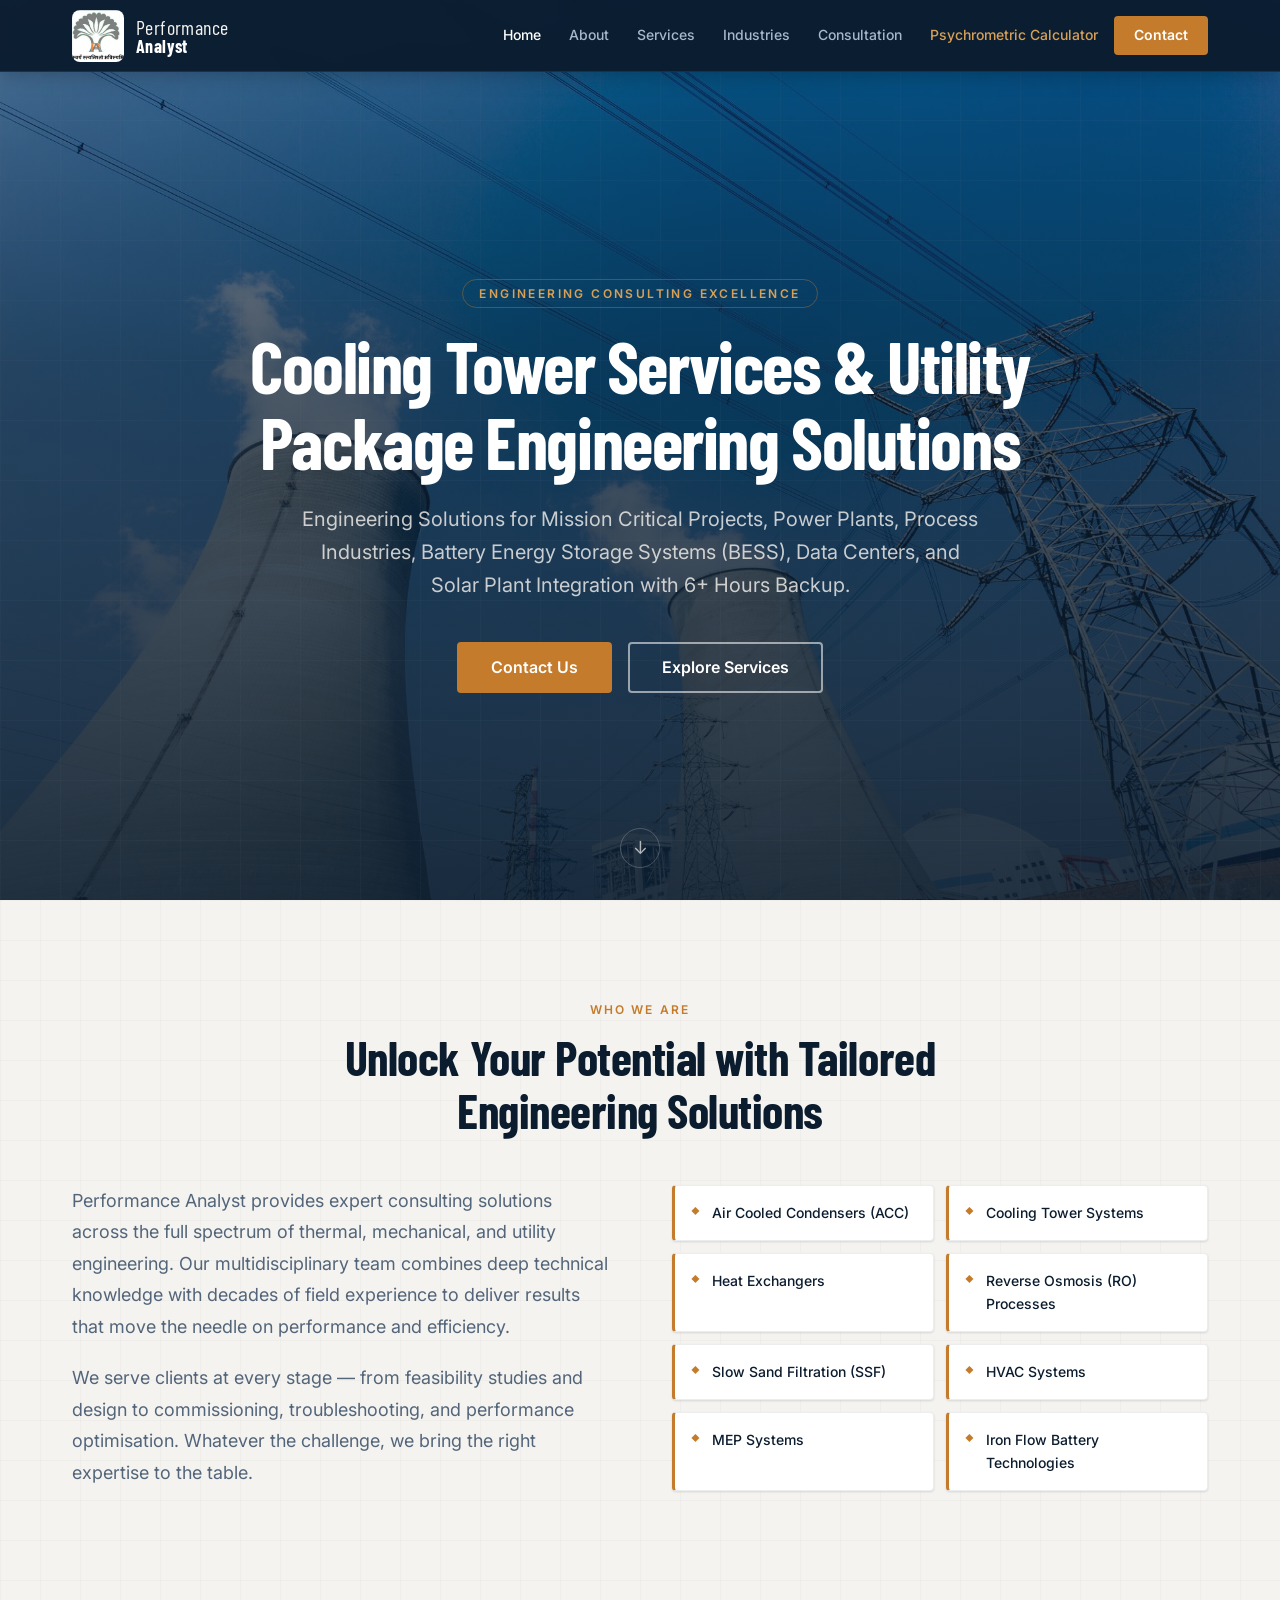
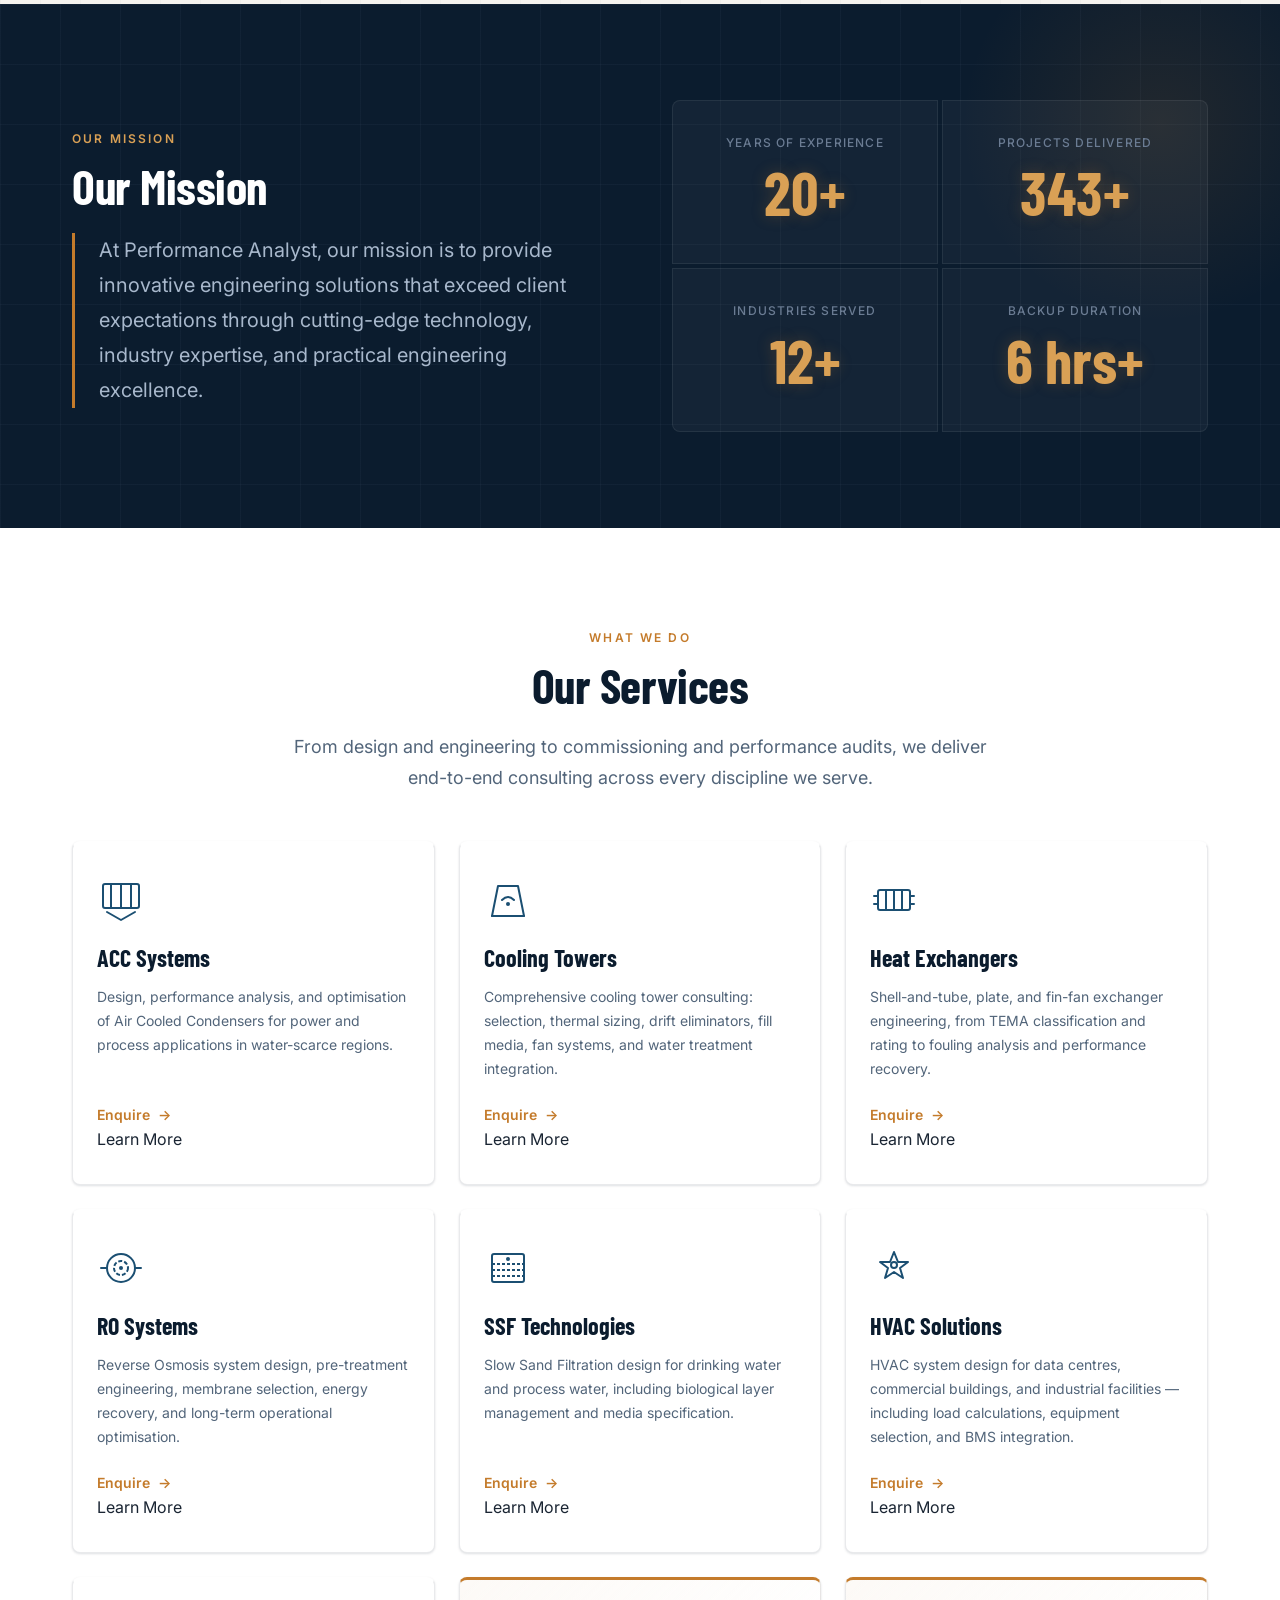
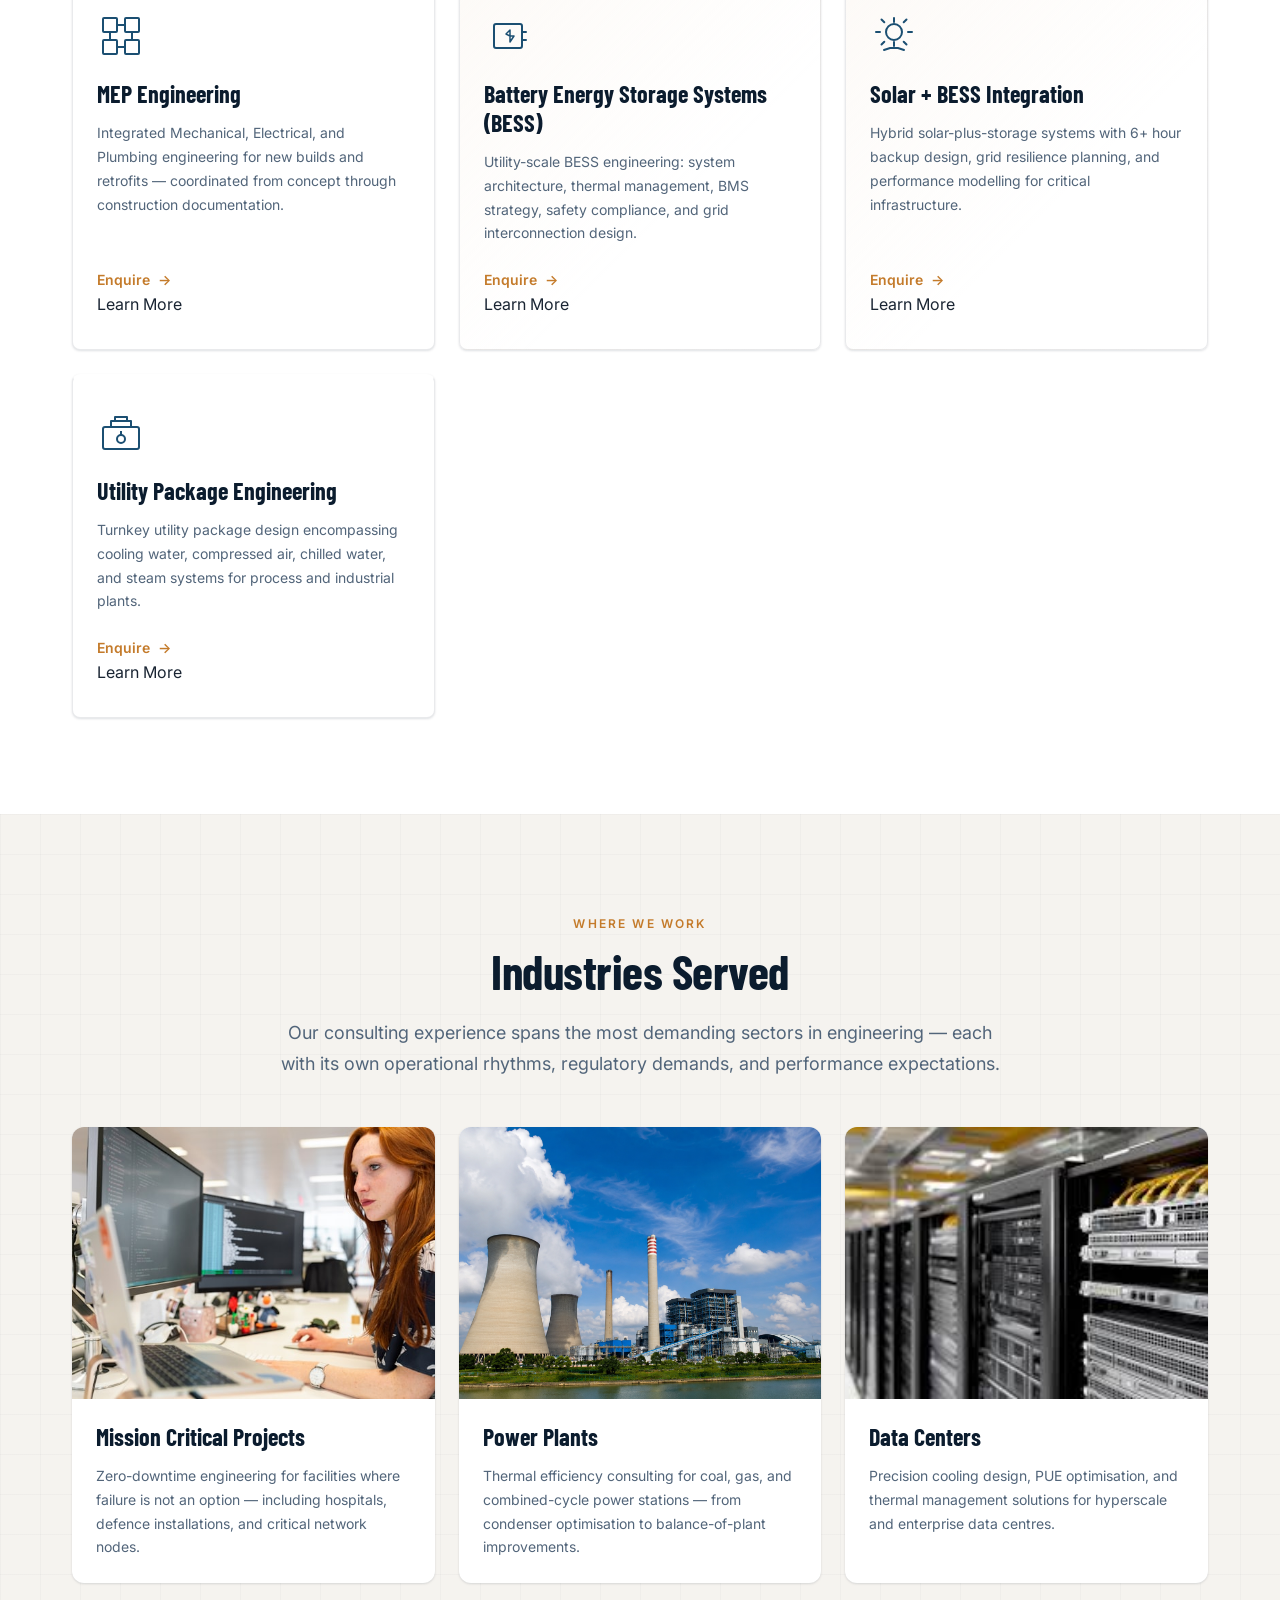
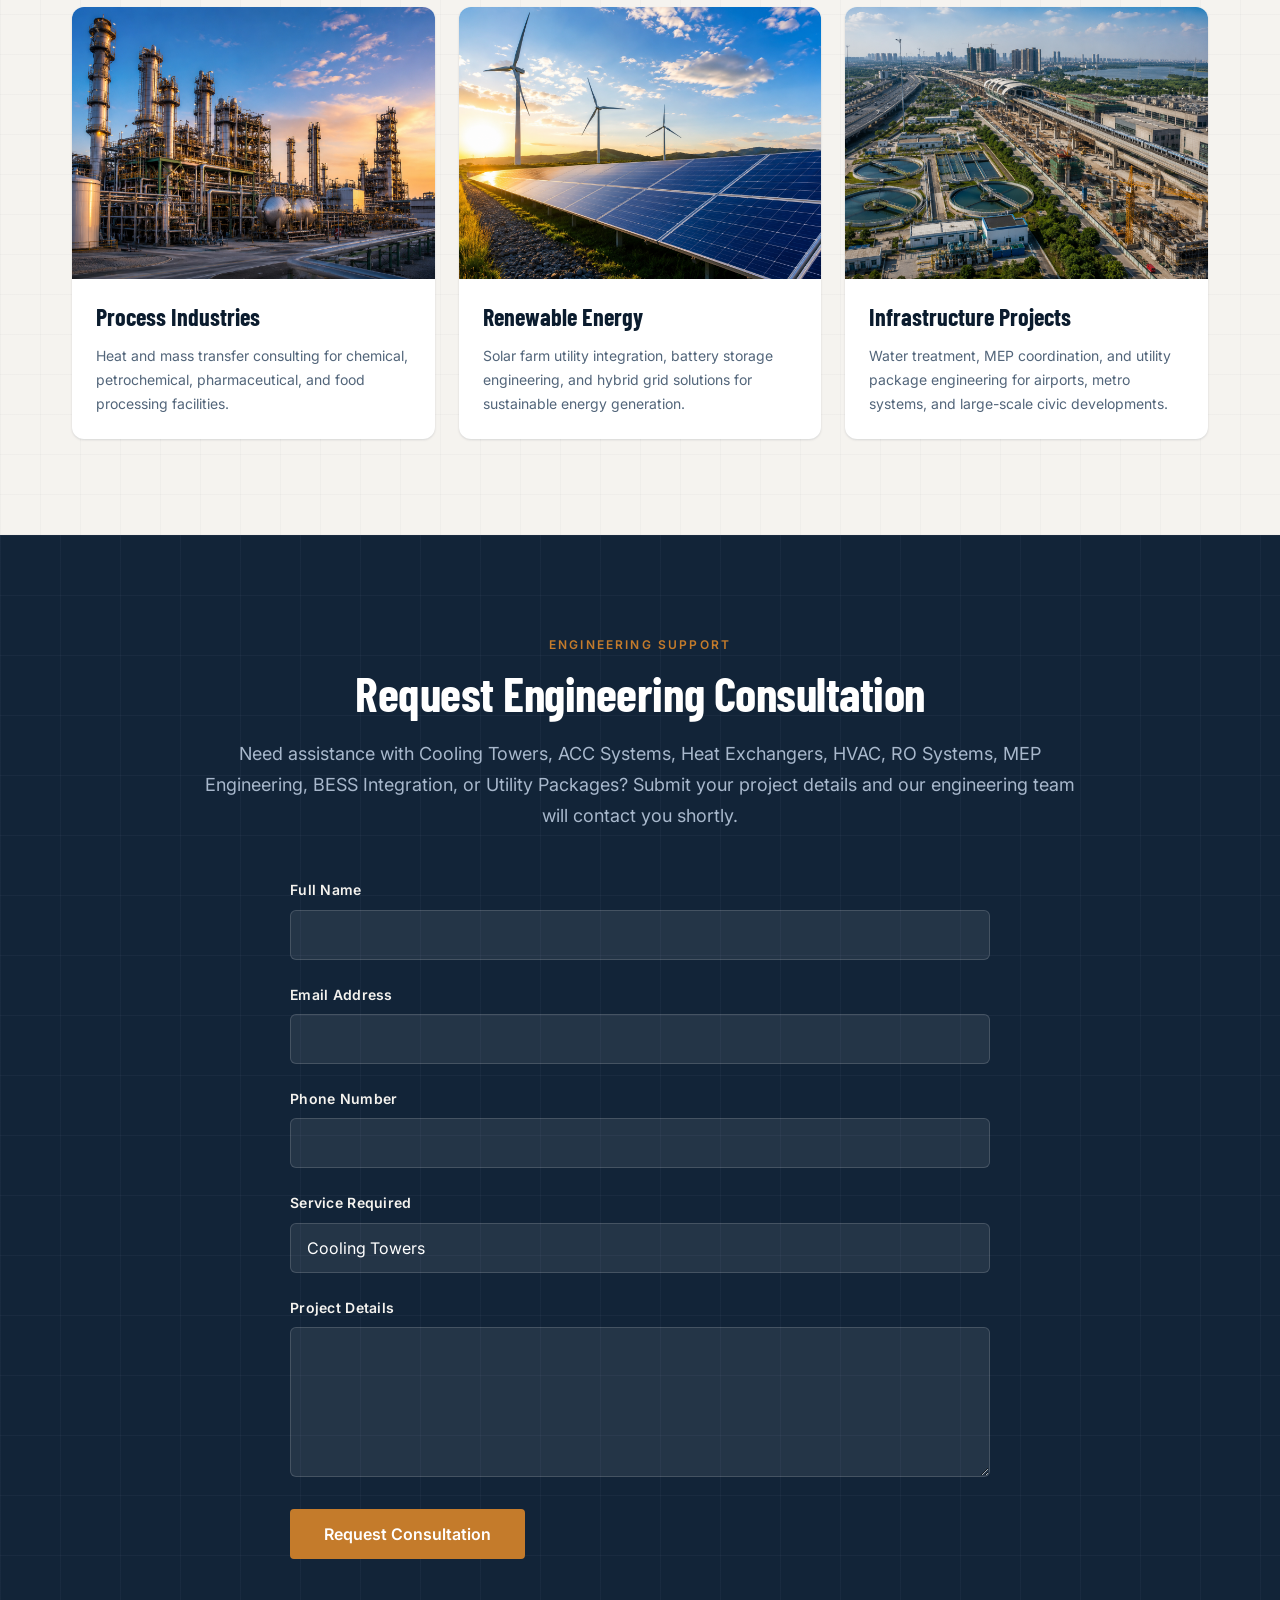
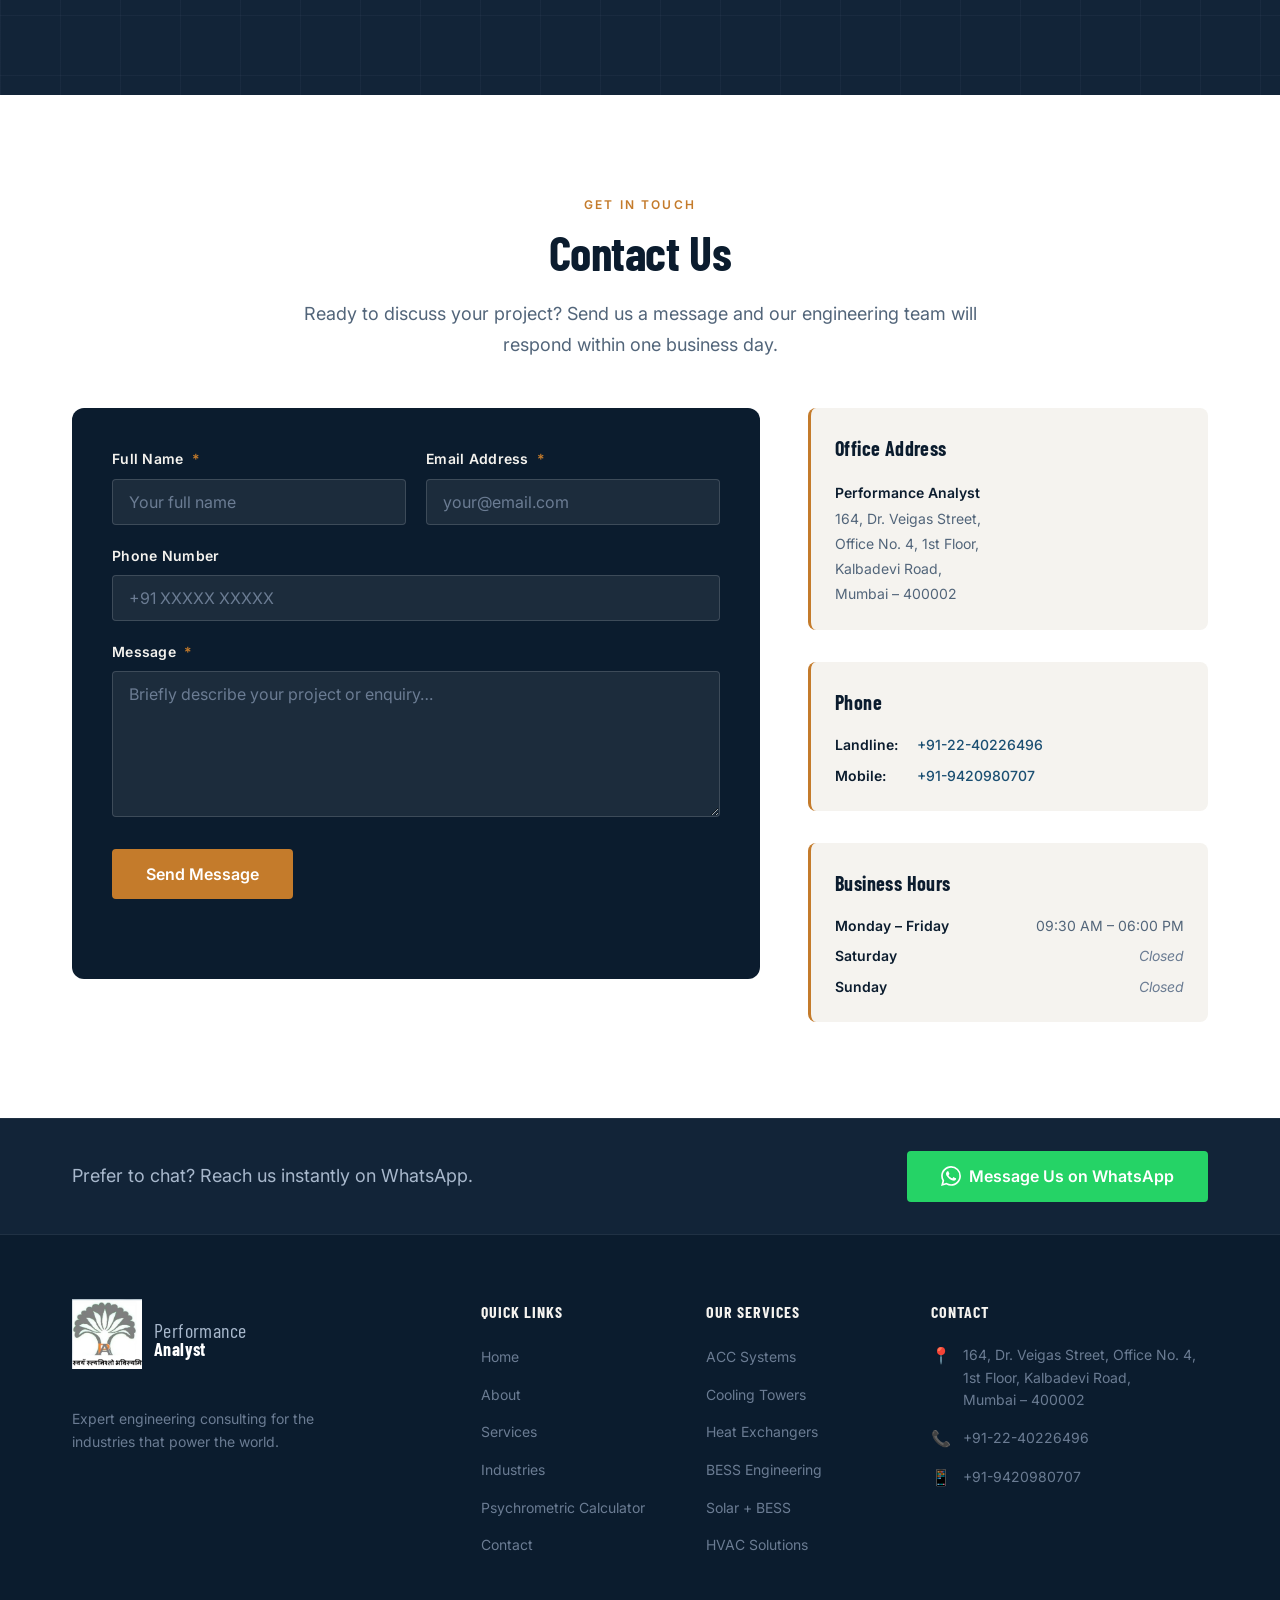
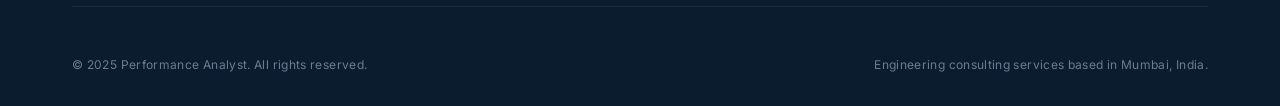
==== index.html @ 58a3aeff "Add files via upload" ====
<!DOCTYPE html>

<html lang="en">
<head>
<meta charset="utf-8"/>
<meta content="width=device-width, initial-scale=1.0" name="viewport"/>
<meta content="Performance Analyst – Expert engineering consulting for Cooling Towers, ACC, Heat Exchangers, HVAC, MEP, BESS, and Solar Integration." name="description"/>
<title>Performance Analyst | Engineering Consulting</title>
<link href="https://fonts.googleapis.com" rel="preconnect"/>
<link crossorigin="" href="https://fonts.gstatic.com" rel="preconnect"/>
<link href="https://fonts.googleapis.com/css2?family=Barlow+Condensed:wght@400;600;700&amp;family=Inter:wght@400;500;600&amp;display=swap" rel="stylesheet"/>
<link href="css/style.css" rel="stylesheet"/>
</head>
<body>
<!-- ═══════════════════════════════════════════
       FIXED NAVIGATION
  ═══════════════════════════════════════════ -->
<header class="site-header" id="site-header" role="banner">
<nav aria-label="Primary navigation" class="nav-container">
<a class="nav-logo" href="#home">
<img alt="Performance Analyst Logo" class="nav-logo-img" src="assets/logo.png"/>
<span class="logo-text">
        Performance<strong>Analyst</strong>
</span>
</a>
<button aria-controls="nav-menu" aria-expanded="false" aria-label="Toggle navigation menu" class="nav-toggle" id="nav-toggle">
<span class="hamburger-bar"></span>
<span class="hamburger-bar"></span>
<span class="hamburger-bar"></span>
</button>
<ul class="nav-menu" id="nav-menu" role="list">
<li><a class="nav-link" href="#home">Home</a></li>
<li><a class="nav-link" href="#about">About</a></li>
<li><a class="nav-link" href="#services">Services</a></li>
<li><a class="nav-link" href="#industries">Industries</a></li>
<li><a class="nav-link" href="#consultation">Consultation</a></li>
<li><a class="nav-link nav-link--highlight" href="psychrometric-calculator.html" target="_blank">
             Psychrometric Calculator
            </a></li>
<li><a class="nav-link nav-link--cta" href="#contact">Contact</a></li>
</ul>
</nav>
</header>
<main id="main-content">
<!-- ═══════════════════════════════════════════
         HERO SECTION
    ═══════════════════════════════════════════ -->
<section aria-labelledby="hero-heading" class="section-hero" id="home">
<figure aria-hidden="true" class="hero-image-wrapper">
<img alt="Industrial cooling towers at dusk with steam rising against a deep blue sky" class="hero-image" fetchpriority="high" height="900" loading="eager" src="assets/1.jpg" width="1800">
<div aria-hidden="true" class="hero-overlay"></div>
</img></figure>
<div class="hero-content">
<p class="hero-eyebrow">Engineering Consulting Excellence</p>
<h1 class="hero-heading" id="hero-heading">
          Cooling Tower Services &amp; Utility Package Engineering Solutions
        </h1>
<p class="hero-subheading">
          Engineering Solutions for Mission Critical Projects, Power Plants, Process Industries,
          Battery Energy Storage Systems (BESS), Data Centers, and Solar Plant Integration
          with 6+ Hours Backup.
        </p>
<div class="hero-actions">
<a class="btn btn--primary" href="#contact">Contact Us</a>
<a class="btn btn--ghost" href="#services">Explore Services</a>
</div>
</div>
<a aria-label="Scroll down to About section" class="hero-scroll-cue" href="#about">
<span aria-hidden="true" class="scroll-arrow">↓</span>
</a>
</section>
<!-- ═══════════════════════════════════════════
         ABOUT SECTION
    ═══════════════════════════════════════════ -->
<section aria-labelledby="about-heading" class="section-about reveal" id="about">
<div class="container">
<header class="section-header">
<p class="section-eyebrow">Who We Are</p>
<h2 class="section-heading" id="about-heading">
            Unlock Your Potential with Tailored Engineering Solutions
          </h2>
</header>
<div class="about-body">
<div class="about-description">
<p>
              Performance Analyst provides expert consulting solutions across the full spectrum
              of thermal, mechanical, and utility engineering. Our multidisciplinary team
              combines deep technical knowledge with decades of field experience to deliver
              results that move the needle on performance and efficiency.
            </p>
<p>
              We serve clients at every stage — from feasibility studies and design
              to commissioning, troubleshooting, and performance optimisation. Whatever the
              challenge, we bring the right expertise to the table.
            </p>
</div>
<ul aria-label="Areas of expertise" class="about-expertise-list">
<li class="expertise-item">
<span aria-hidden="true" class="expertise-icon">◆</span>
              Air Cooled Condensers (ACC)
            </li>
<li class="expertise-item">
<span aria-hidden="true" class="expertise-icon">◆</span>
              Cooling Tower Systems
            </li>
<li class="expertise-item">
<span aria-hidden="true" class="expertise-icon">◆</span>
              Heat Exchangers
            </li>
<li class="expertise-item">
<span aria-hidden="true" class="expertise-icon">◆</span>
              Reverse Osmosis (RO) Processes
            </li>
<li class="expertise-item">
<span aria-hidden="true" class="expertise-icon">◆</span>
              Slow Sand Filtration (SSF)
            </li>
<li class="expertise-item">
<span aria-hidden="true" class="expertise-icon">◆</span>
              HVAC Systems
            </li>
<li class="expertise-item">
<span aria-hidden="true" class="expertise-icon">◆</span>
              MEP Systems
            </li>
<li class="expertise-item">
<span aria-hidden="true" class="expertise-icon">◆</span>
              Iron Flow Battery Technologies
            </li>
</ul>
</div>
</div>
</section>
<!-- ═══════════════════════════════════════════
         MISSION SECTION
    ═══════════════════════════════════════════ -->
<section aria-labelledby="mission-heading" class="section-mission" id="mission">
<div class="container">
<div class="mission-inner">
<div class="mission-text">
<p class="section-eyebrow section-eyebrow--light">Our Mission</p>
<h2 class="section-heading section-heading--light" id="mission-heading">Our Mission</h2>
<blockquote class="mission-statement">
              At Performance Analyst, our mission is to provide innovative engineering solutions
              that exceed client expectations through cutting-edge technology, industry expertise,
              and practical engineering excellence.
            </blockquote>
</div>
<aside aria-label="Company highlights" class="mission-stats reveal">
<dl class="stats-grid">
<div class="stat-item">
<dt class="stat-label">Years of Experience</dt>
<dd class="stat-value counter-number" data-suffix="+" data-target="20">0</dd>
</div>
<div class="stat-item">
<dt class="stat-label">Projects Delivered</dt>
<dd class="stat-value counter-number" data-suffix="+" data-target="500">0</dd>
</div>
<div class="stat-item">
<dt class="stat-label">Industries Served</dt>
<dd class="stat-value counter-number" data-suffix="+" data-target="12">0</dd>
</div>
<div class="stat-item">
<dt class="stat-label">Backup Duration</dt>
<dd class="stat-value counter-number" data-suffix=" hrs+" data-target="6">0</dd>
</div>
</dl>
</aside>
</div>
</div>
</section>
<!-- ═══════════════════════════════════════════
         SERVICES SECTION
    ═══════════════════════════════════════════ -->
<section aria-labelledby="services-heading" class="section-services reveal" id="services">
<div class="container">
<header class="section-header">
<p class="section-eyebrow">What We Do</p>
<h2 class="section-heading" id="services-heading">Our Services</h2>
<p class="section-intro">
            From design and engineering to commissioning and performance audits, we deliver
            end-to-end consulting across every discipline we serve.
          </p>
</header>
<ul aria-label="List of services" class="services-grid" role="list">
<li class="service-card" id="service-acc">
<div aria-hidden="true" class="service-card__icon-wrap">
<svg aria-hidden="true" class="service-card__icon" fill="none" viewbox="0 0 48 48" xmlns="http://www.w3.org/2000/svg">
<rect height="24" rx="2" stroke="currentColor" stroke-width="2" width="36" x="6" y="8"></rect>
<line stroke="currentColor" stroke-width="2" x1="14" x2="14" y1="8" y2="32"></line>
<line stroke="currentColor" stroke-width="2" x1="24" x2="24" y1="8" y2="32"></line>
<line stroke="currentColor" stroke-width="2" x1="34" x2="34" y1="8" y2="32"></line>
<path d="M10 36 L24 44 L38 36" stroke="currentColor" stroke-linecap="round" stroke-linejoin="round" stroke-width="2"></path>
</svg>
</div>
<h3 class="service-card__title">ACC Systems</h3>
<p class="service-card__description">
              Design, performance analysis, and optimisation of Air Cooled Condensers
              for power and process applications in water-scarce regions.
            </p>
<a class="service-card__link" href="#contact">Enquire <span aria-hidden="true">→</span></a><a class="service-card__learn" href="services/acc-system.html" rel="noopener" target="_blank">Learn More</a>
</li>
<li class="service-card" id="service-cooling-towers">
<div aria-hidden="true" class="service-card__icon-wrap">
<svg aria-hidden="true" class="service-card__icon" fill="none" viewbox="0 0 48 48" xmlns="http://www.w3.org/2000/svg">
<path d="M8 40 L14 10 L34 10 L40 40 Z" stroke="currentColor" stroke-linejoin="round" stroke-width="2"></path>
<line stroke="currentColor" stroke-linecap="round" stroke-width="2" x1="8" x2="40" y1="40" y2="40"></line>
<path d="M18 24 Q24 18 30 24" stroke="currentColor" stroke-linecap="round" stroke-width="2"></path>
<circle cx="24" cy="28" fill="currentColor" r="2"></circle>
</svg>
</div>
<h3 class="service-card__title">Cooling Towers</h3>
<p class="service-card__description">
              Comprehensive cooling tower consulting: selection, thermal sizing, drift
              eliminators, fill media, fan systems, and water treatment integration.
            </p>
<a class="service-card__link" href="#contact">Enquire <span aria-hidden="true">→</span></a><a class="service-card__learn" href="services/cooling-tower.html" rel="noopener" target="_blank">Learn More</a>
</li>
<li class="service-card" id="service-heat-exchangers">
<div aria-hidden="true" class="service-card__icon-wrap">
<svg aria-hidden="true" class="service-card__icon" fill="none" viewbox="0 0 48 48" xmlns="http://www.w3.org/2000/svg">
<rect height="20" rx="2" stroke="currentColor" stroke-width="2" width="32" x="8" y="14"></rect>
<line stroke="currentColor" stroke-width="2" x1="16" x2="16" y1="14" y2="34"></line>
<line stroke="currentColor" stroke-width="2" x1="24" x2="24" y1="14" y2="34"></line>
<line stroke="currentColor" stroke-width="2" x1="32" x2="32" y1="14" y2="34"></line>
<path d="M4 20 L8 20 M40 20 L44 20 M4 28 L8 28 M40 28 L44 28" stroke="currentColor" stroke-linecap="round" stroke-width="2"></path>
</svg>
</div>
<h3 class="service-card__title">Heat Exchangers</h3>
<p class="service-card__description">
              Shell-and-tube, plate, and fin-fan exchanger engineering, from TEMA
              classification and rating to fouling analysis and performance recovery.
            </p>
<a class="service-card__link" href="#contact">Enquire <span aria-hidden="true">→</span></a><a class="service-card__learn" href="services/heat exchange.html" rel="noopener" target="_blank">Learn More</a>
</li>
<li class="service-card" id="service-ro">
<div aria-hidden="true" class="service-card__icon-wrap">
<svg aria-hidden="true" class="service-card__icon" fill="none" viewbox="0 0 48 48" xmlns="http://www.w3.org/2000/svg">
<circle cx="24" cy="24" r="14" stroke="currentColor" stroke-width="2"></circle>
<circle cx="24" cy="24" r="7" stroke="currentColor" stroke-dasharray="4 2" stroke-width="2"></circle>
<circle cx="24" cy="24" fill="currentColor" r="2"></circle>
<path d="M10 24 L4 24 M44 24 L38 24" stroke="currentColor" stroke-linecap="round" stroke-width="2"></path>
</svg>
</div>
<h3 class="service-card__title">RO Systems</h3>
<p class="service-card__description">
              Reverse Osmosis system design, pre-treatment engineering, membrane
              selection, energy recovery, and long-term operational optimisation.
            </p>
<a class="service-card__link" href="#contact">Enquire <span aria-hidden="true">→</span></a><a class="service-card__learn" href="services/RO.html" rel="noopener" target="_blank">Learn More</a>
</li>
<li class="service-card" id="service-ssf">
<div aria-hidden="true" class="service-card__icon-wrap">
<svg aria-hidden="true" class="service-card__icon" fill="none" viewbox="0 0 48 48" xmlns="http://www.w3.org/2000/svg">
<rect height="28" rx="2" stroke="currentColor" stroke-width="2" width="32" x="8" y="10"></rect>
<line stroke="currentColor" stroke-dasharray="3 2" stroke-width="2" x1="8" x2="40" y1="20" y2="20"></line>
<line stroke="currentColor" stroke-dasharray="3 2" stroke-width="2" x1="8" x2="40" y1="26" y2="26"></line>
<line stroke="currentColor" stroke-dasharray="3 2" stroke-width="2" x1="8" x2="40" y1="32" y2="32"></line>
<circle cx="24" cy="15" fill="currentColor" r="2"></circle>
</svg>
</div>
<h3 class="service-card__title">SSF Technologies</h3>
<p class="service-card__description">
              Slow Sand Filtration design for drinking water and process water,
              including biological layer management and media specification.
            </p>
<a class="service-card__link" href="#contact">Enquire <span aria-hidden="true">→</span></a><a class="service-card__learn" href="services/ssf tech.html" rel="noopener" target="_blank">Learn More</a>
</li>
<li class="service-card" id="service-hvac">
<div aria-hidden="true" class="service-card__icon-wrap">
<svg aria-hidden="true" class="service-card__icon" fill="none" viewbox="0 0 48 48" xmlns="http://www.w3.org/2000/svg">
<path d="M24 8 L28 18 L38 18 L30 24 L33 34 L24 28 L15 34 L18 24 L10 18 L20 18 Z" stroke="currentColor" stroke-linejoin="round" stroke-width="2"></path>
<circle cx="24" cy="21" r="3" stroke="currentColor" stroke-width="2"></circle>
</svg>
</div>
<h3 class="service-card__title">HVAC Solutions</h3>
<p class="service-card__description">
              HVAC system design for data centres, commercial buildings, and industrial
              facilities — including load calculations, equipment selection, and BMS integration.
            </p>
<a class="service-card__link" href="#contact">Enquire <span aria-hidden="true">→</span></a><a class="service-card__learn" href="services/hvac.html" rel="noopener" target="_blank">Learn More</a>
</li>
<li class="service-card" id="service-mep">
<div aria-hidden="true" class="service-card__icon-wrap">
<svg aria-hidden="true" class="service-card__icon" fill="none" viewbox="0 0 48 48" xmlns="http://www.w3.org/2000/svg">
<rect height="14" rx="1" stroke="currentColor" stroke-width="2" width="14" x="6" y="6"></rect>
<rect height="14" rx="1" stroke="currentColor" stroke-width="2" width="14" x="28" y="6"></rect>
<rect height="14" rx="1" stroke="currentColor" stroke-width="2" width="14" x="6" y="28"></rect>
<rect height="14" rx="1" stroke="currentColor" stroke-width="2" width="14" x="28" y="28"></rect>
<line stroke="currentColor" stroke-width="2" x1="20" x2="28" y1="13" y2="13"></line>
<line stroke="currentColor" stroke-width="2" x1="20" x2="28" y1="35" y2="35"></line>
<line stroke="currentColor" stroke-width="2" x1="13" x2="13" y1="20" y2="28"></line>
<line stroke="currentColor" stroke-width="2" x1="35" x2="35" y1="20" y2="28"></line>
</svg>
</div>
<h3 class="service-card__title">MEP Engineering</h3>
<p class="service-card__description">
              Integrated Mechanical, Electrical, and Plumbing engineering for new builds
              and retrofits — coordinated from concept through construction documentation.
            </p>
<a class="service-card__link" href="#contact">Enquire <span aria-hidden="true">→</span></a><a class="service-card__learn" href="services/mep.html" rel="noopener" target="_blank">Learn More</a>
</li>
<li class="service-card service-card--featured" id="service-bess">
<div aria-hidden="true" class="service-card__icon-wrap">
<svg aria-hidden="true" class="service-card__icon" fill="none" viewbox="0 0 48 48" xmlns="http://www.w3.org/2000/svg">
<rect height="24" rx="2" stroke="currentColor" stroke-width="2" width="28" x="10" y="12"></rect>
<line stroke="currentColor" stroke-linecap="round" stroke-width="2" x1="38" x2="42" y1="20" y2="20"></line>
<line stroke="currentColor" stroke-linecap="round" stroke-width="2" x1="38" x2="42" y1="28" y2="28"></line>
<path d="M22 22 L26 18 L26 24 L30 24 L26 30 L26 24 Z" stroke="currentColor" stroke-linejoin="round" stroke-width="1.5"></path>
</svg>
</div>
<h3 class="service-card__title">Battery Energy Storage Systems (BESS)</h3>
<p class="service-card__description">
              Utility-scale BESS engineering: system architecture, thermal management,
              BMS strategy, safety compliance, and grid interconnection design.
            </p>
<a class="service-card__link" href="#contact">Enquire <span aria-hidden="true">→</span></a><a class="service-card__learn" href="services/bess.html" rel="noopener" target="_blank">Learn More</a>
</li>
<li class="service-card service-card--featured" id="service-solar-bess">
<div aria-hidden="true" class="service-card__icon-wrap">
<svg aria-hidden="true" class="service-card__icon" fill="none" viewbox="0 0 48 48" xmlns="http://www.w3.org/2000/svg">
<circle cx="24" cy="20" r="8" stroke="currentColor" stroke-width="2"></circle>
<path d="M24 6 L24 10 M24 30 L24 34 M6 20 L10 20 M38 20 L42 20 M11.5 7.5 L14.3 10.3 M33.7 29.7 L36.5 32.5 M36.5 7.5 L33.7 10.3 M14.3 29.7 L11.5 32.5" stroke="currentColor" stroke-linecap="round" stroke-width="2"></path>
<path d="M14 38 L20 36 L28 36 L34 38" stroke="currentColor" stroke-linecap="round" stroke-width="2"></path>
</svg>
</div>
<h3 class="service-card__title">Solar + BESS Integration</h3>
<p class="service-card__description">
              Hybrid solar-plus-storage systems with 6+ hour backup design, grid
              resilience planning, and performance modelling for critical infrastructure.
            </p>
<a class="service-card__link" href="#contact">Enquire <span aria-hidden="true">→</span></a><a class="service-card__learn" href="services/bess.html" rel="noopener" target="_blank">Learn More</a>
</li>
<li class="service-card" id="service-utility-package">
<div aria-hidden="true" class="service-card__icon-wrap">
<svg aria-hidden="true" class="service-card__icon" fill="none" viewbox="0 0 48 48" xmlns="http://www.w3.org/2000/svg">
<rect height="22" rx="2" stroke="currentColor" stroke-width="2" width="36" x="6" y="18"></rect>
<path d="M14 18 L14 12 L34 12 L34 18" stroke="currentColor" stroke-linejoin="round" stroke-width="2"></path>
<path d="M18 12 L18 8 L30 8 L30 12" stroke="currentColor" stroke-linejoin="round" stroke-width="2"></path>
<circle cx="24" cy="30" r="4" stroke="currentColor" stroke-width="2"></circle>
<line stroke="currentColor" stroke-width="2" x1="24" x2="24" y1="26" y2="22"></line>
</svg>
</div>
<h3 class="service-card__title">Utility Package Engineering</h3>
<p class="service-card__description">
              Turnkey utility package design encompassing cooling water, compressed air,
              chilled water, and steam systems for process and industrial plants.
            </p>
<a class="service-card__link" href="#contact">Enquire <span aria-hidden="true">→</span></a><a class="service-card__learn" href="services/utility-package.html" rel="noopener" target="_blank">Learn More</a>
</li>
</ul>
</div>
</section>
<!-- ═══════════════════════════════════════════
         INDUSTRIES SECTION
    ═══════════════════════════════════════════ -->
<section aria-labelledby="industries-heading" class="section-industries reveal" id="industries">
<div class="container">
<header class="section-header">
<p class="section-eyebrow">Where We Work</p>
<h2 class="section-heading" id="industries-heading">Industries Served</h2>
<p class="section-intro">
            Our consulting experience spans the most demanding sectors in engineering —
            each with its own operational rhythms, regulatory demands, and performance expectations.
          </p>
</header>
<ul aria-label="Industries we serve" class="industries-grid" role="list">
<li class="industry-card" id="industry-mission-critical">
<figure class="industry-card__image-wrap">
<img alt="Server room with blue lit racks representing mission critical infrastructure" class="industry-card__image" height="400" loading="lazy" src="assets/Mission Critical Projects.jpg" width="600"/>
</figure>
<div class="industry-card__body">
<h3 class="industry-card__title">Mission Critical Projects</h3>
<p class="industry-card__description">
                Zero-downtime engineering for facilities where failure is not an option —
                including hospitals, defence installations, and critical network nodes.
              </p>
</div>
</li>
<li class="industry-card" id="industry-power-plants">
<figure class="industry-card__image-wrap">
<img alt="Thermal power plant cooling towers at dusk" class="industry-card__image" height="400" loading="lazy" src="assets/power plant.png" width="600"/>
</figure>
<div class="industry-card__body">
<h3 class="industry-card__title">Power Plants</h3>
<p class="industry-card__description">
                Thermal efficiency consulting for coal, gas, and combined-cycle power
                stations — from condenser optimisation to balance-of-plant improvements.
              </p>
</div>
</li>
<li class="industry-card" id="industry-data-centers">
<figure class="industry-card__image-wrap">
<img alt="Data center aisle with illuminated server racks" class="industry-card__image" height="400" loading="lazy" src="assets/data centers.jpg" width="600"/>
</figure>
<div class="industry-card__body">
<h3 class="industry-card__title">Data Centers</h3>
<p class="industry-card__description">
                Precision cooling design, PUE optimisation, and thermal management
                solutions for hyperscale and enterprise data centres.
              </p>
</div>
</li>
<li class="industry-card" id="industry-process-industries">
<figure class="industry-card__image-wrap">
<img alt="Chemical processing plant with pipes and tanks at night" class="industry-card__image" height="400" loading="lazy" src="assets/process industries.png" width="600"/>
</figure>
<div class="industry-card__body">
<h3 class="industry-card__title">Process Industries</h3>
<p class="industry-card__description">
                Heat and mass transfer consulting for chemical, petrochemical,
                pharmaceutical, and food processing facilities.
              </p>
</div>
</li>
<li class="industry-card" id="industry-renewable-energy">
<figure class="industry-card__image-wrap">
<img alt="Solar panels and wind turbines in a renewable energy landscape" class="industry-card__image" height="400" loading="lazy" src="assets/renewable enegy.png" width="600"/>
</figure>
<div class="industry-card__body">
<h3 class="industry-card__title">Renewable Energy</h3>
<p class="industry-card__description">
                Solar farm utility integration, battery storage engineering, and
                hybrid grid solutions for sustainable energy generation.
              </p>
</div>
</li>
<li class="industry-card" id="industry-infrastructure">
<figure class="industry-card__image-wrap">
<img alt="Large-scale infrastructure construction project" class="industry-card__image" height="400" loading="lazy" src="assets/infra project.png" width="600"/>
</figure>
<div class="industry-card__body">
<h3 class="industry-card__title">Infrastructure Projects</h3>
<p class="industry-card__description">
                Water treatment, MEP coordination, and utility package engineering
                for airports, metro systems, and large-scale civic developments.
              </p>
</div>
</li>
</ul>
</div>
</section>
<!-- ═══════════════════════════════════════════
         consultation SECTION
    ═══════════════════════════════════════════ -->
<section class="section-consultation" id="consultation">
<div class="container">
<header class="section-header">
<p class="section-eyebrow">
                Engineering Support
            </p>
<h2 class="section-heading">
                Request Engineering Consultation
            </h2>
<p class="section-intro">
                Need assistance with Cooling Towers,
                ACC Systems, Heat Exchangers,
                HVAC, RO Systems, MEP Engineering,
                BESS Integration, or Utility Packages?

                Submit your project details and our
                engineering team will contact you shortly.
            </p>
</header>
<form class="consultation-form" id="consultation-form">
<div class="form-group">
<label class="form-label">Full Name</label>
<input class="form-input" required="" type="text"/>
</div>
<div class="form-group">
<label class="form-label">Email Address</label>
<input class="form-input" required="" type="email"/>
</div>
<div class="form-group">
<label class="form-label">Phone Number</label>
<input class="form-input" type="tel"/>
</div>
<div class="form-group">
<label class="form-label">Service Required</label>
<select class="form-select">
<option>Cooling Towers</option>
<option>ACC Systems</option>
<option>Heat Exchangers</option>
<option>RO Systems</option>
<option>HVAC Solutions</option>
<option>MEP Engineering</option>
<option>BESS</option>
<option>Solar + BESS Integration</option>
</select>
</div>
<div class="form-group">
<label class="form-label">Project Details</label>
<textarea class="form-textarea" rows="6">
        </textarea>
</div>
<div class="form-actions">
<button class="btn btn--primary" type="submit">
            Request Consultation
        </button>
</div>
<div class="form-status" id="consultation-status"></div>
</form>
</div>
</section>
<!-- ═══════════════════════════════════════════
         CONTACT SECTION
    ═══════════════════════════════════════════ -->
<section aria-labelledby="contact-heading" class="section-contact" id="contact">
<div class="container">
<header class="section-header">
<p class="section-eyebrow">Get in Touch</p>
<h2 class="section-heading" id="contact-heading">Contact Us</h2>
<p class="section-intro">
            Ready to discuss your project? Send us a message and our engineering
            team will respond within one business day.
          </p>
</header>
<div class="contact-layout">
<!-- Contact Form -->
<div class="contact-form-wrap">
<form aria-label="Contact form" class="contact-form" id="contact-form" novalidate="">
<div class="form-row">
<div class="form-group">
<label class="form-label" for="contact-name">Full Name <span aria-label="required" class="form-required">*</span></label>
<input aria-required="true" autocomplete="name" class="form-input" id="contact-name" name="contact-name" placeholder="Your full name" required="" type="text">
</input></div>
<div class="form-group">
<label class="form-label" for="contact-email">Email Address <span aria-label="required" class="form-required">*</span></label>
<input aria-required="true" autocomplete="email" class="form-input" id="contact-email" name="contact-email" placeholder="your@email.com" required="" type="email">
</input></div>
</div>
<div class="form-group">
<label class="form-label" for="contact-phone">Phone Number</label>
<input autocomplete="tel" class="form-input" id="contact-phone" name="contact-phone" placeholder="+91 XXXXX XXXXX" type="tel">
</input></div>
<div class="form-group">
<label class="form-label" for="contact-message">Message <span aria-label="required" class="form-required">*</span></label>
<textarea aria-required="true" class="form-textarea" id="contact-message" name="contact-message" placeholder="Briefly describe your project or enquiry…" required="" rows="6"></textarea>
</div>
<div class="form-actions">
<button class="btn btn--primary" id="contact-submit-btn" type="submit">
                  Send Message
                </button>
</div>
<div aria-atomic="true" aria-live="polite" class="form-status" id="contact-form-status" role="status">
<!-- Status messages injected by JS -->
</div>
</form>
</div>
<!-- Office Information -->
<aside aria-label="Contact information" class="contact-info-wrap">
<div class="contact-info-block" id="office-info">
<h3 class="contact-info-heading">Office Address</h3>
<address class="office-address">
<strong>Performance Analyst</strong><br/>
                164, Dr. Veigas Street,<br/>
                Office No. 4, 1st Floor,<br/>
                Kalbadevi Road,<br/>
                Mumbai – 400002
              </address>
</div>
<div class="contact-info-block" id="phone-info">
<h3 class="contact-info-heading">Phone</h3>
<ul class="contact-phone-list" role="list">
<li>
<span class="phone-label">Landline:</span>
<a class="contact-link" href="tel:+912240226496">+91-22-40226496</a>
</li>
<li>
<span class="phone-label">Mobile:</span>
<a class="contact-link" href="tel:+919420980707">+91-9420980707</a>
</li>
</ul>
</div>
<div class="contact-info-block" id="hours-info">
<h3 class="contact-info-heading">Business Hours</h3>
<dl class="hours-list">
<div class="hours-row">
<dt class="hours-day">Monday – Friday</dt>
<dd class="hours-time">09:30 AM – 06:00 PM</dd>
</div>
<div class="hours-row">
<dt class="hours-day">Saturday</dt>
<dd class="hours-time hours-time--closed">Closed</dd>
</div>
<div class="hours-row">
<dt class="hours-day">Sunday</dt>
<dd class="hours-time hours-time--closed">Closed</dd>
</div>
</dl>
</div>
</aside>
</div>
</div>
</section>
</main>
<!-- ═══════════════════════════════════════════
       WHATSAPP BANNER
  ═══════════════════════════════════════════ -->
<aside aria-label="WhatsApp contact" class="whatsapp-banner" id="whatsapp-banner">
<div class="container">
<p class="whatsapp-banner__text">
        Prefer to chat? Reach us instantly on WhatsApp.
      </p>
<a aria-label="Message Performance Analyst on WhatsApp (opens in new tab)" class="btn btn--whatsapp" href="https://wa.me/919420980707" rel="noopener noreferrer" target="_blank">
<svg aria-hidden="true" class="whatsapp-icon" fill="currentColor" viewbox="0 0 24 24" xmlns="http://www.w3.org/2000/svg">
<path d="M17.472 14.382c-.297-.149-1.758-.867-2.03-.967-.273-.099-.471-.148-.67.15-.197.297-.767.966-.94 1.164-.173.199-.347.223-.644.075-.297-.15-1.255-.463-2.39-1.475-.883-.788-1.48-1.761-1.653-2.059-.173-.297-.018-.458.13-.606.134-.133.298-.347.446-.52.149-.174.198-.298.298-.497.099-.198.05-.371-.025-.52-.075-.149-.669-1.612-.916-2.207-.242-.579-.487-.5-.669-.51-.173-.008-.371-.01-.57-.01-.198 0-.52.074-.792.372-.272.297-1.04 1.016-1.04 2.479 0 1.462 1.065 2.875 1.213 3.074.149.198 2.096 3.2 5.077 4.487.709.306 1.262.489 1.694.625.712.227 1.36.195 1.871.118.571-.085 1.758-.719 2.006-1.413.248-.694.248-1.289.173-1.413-.074-.124-.272-.198-.57-.347m-5.421 7.403h-.004a9.87 9.87 0 01-5.031-1.378l-.361-.214-3.741.982.998-3.648-.235-.374a9.86 9.86 0 01-1.51-5.26c.001-5.45 4.436-9.884 9.888-9.884 2.64 0 5.122 1.03 6.988 2.898a9.825 9.825 0 012.893 6.994c-.003 5.45-4.437 9.884-9.885 9.884m8.413-18.297A11.815 11.815 0 0012.05 0C5.495 0 .16 5.335.157 11.892c0 2.096.547 4.142 1.588 5.945L.057 24l6.305-1.654a11.882 11.882 0 005.683 1.448h.005c6.554 0 11.89-5.335 11.893-11.893a11.821 11.821 0 00-3.48-8.413z"></path>
</svg>
        Message Us on WhatsApp
      </a>
</div>
</aside>
<!-- ═══════════════════════════════════════════
       FOOTER
  ═══════════════════════════════════════════ -->
<footer class="site-footer" id="site-footer" role="contentinfo">
<div class="container">
<div class="footer-grid">
<!-- Brand Column -->
<div class="footer-col footer-col--brand">
<a aria-label="Performance Analyst – back to top" class="footer-logo" href="#home">
<img alt="Performance Analyst Logo" class="footer-logo-img" src="assets/logo.png"/>
<span class="logo-text">Performance<strong>Analyst</strong></span>
</a>
<p class="footer-tagline">
            Expert engineering consulting for the industries that power the world.
          </p>
</div>
<!-- Quick Links Column -->
<nav aria-label="Footer quick links" class="footer-col footer-col--links">
<h4 class="footer-col-heading">Quick Links</h4>
<ul class="footer-links-list" role="list">
<li><a class="footer-link" href="#home">Home</a></li>
<li><a class="footer-link" href="#about">About</a></li>
<li><a class="footer-link" href="#services">Services</a></li>
<li><a class="footer-link" href="#industries">Industries</a></li>
<li>
<a class="footer-link" href="psychrometric-calculator.html" target="_blank">
       Psychrometric Calculator
    </a>
</li>
<li><a class="footer-link" href="#contact">Contact</a></li>
</ul>
</nav>
<!-- Services Column -->
<nav aria-label="Footer services links" class="footer-col footer-col--services">
<h4 class="footer-col-heading">Our Services</h4>
<ul class="footer-links-list" role="list">
<li><a class="footer-link" href="#service-acc">ACC Systems</a></li>
<li><a class="footer-link" href="#service-cooling-towers">Cooling Towers</a></li>
<li><a class="footer-link" href="#service-heat-exchangers">Heat Exchangers</a></li>
<li><a class="footer-link" href="#service-bess">BESS Engineering</a></li>
<li><a class="footer-link" href="#service-solar-bess">Solar + BESS</a></li>
<li><a class="footer-link" href="#service-hvac">HVAC Solutions</a></li>
</ul>
</nav>
<!-- Contact Column -->
<address aria-label="Footer contact details" class="footer-col footer-col--contact">
<h4 class="footer-col-heading">Contact</h4>
<ul class="footer-contact-list" role="list">
<li class="footer-contact-item">
<span aria-hidden="true" class="footer-contact-icon">📍</span>
              164, Dr. Veigas Street, Office No. 4,<br/>
              1st Floor, Kalbadevi Road,<br/>
              Mumbai – 400002
            </li>
<li class="footer-contact-item">
<span aria-hidden="true" class="footer-contact-icon">📞</span>
<a class="footer-link" href="tel:+912240226496">+91-22-40226496</a>
</li>
<li class="footer-contact-item">
<span aria-hidden="true" class="footer-contact-icon">📱</span>
<a class="footer-link" href="tel:+919420980707">+91-9420980707</a>
</li>
</ul>
</address>
</div>
<div class="footer-bottom">
<p class="footer-copyright">
          © <time datetime="2025">2025</time> Performance Analyst. All rights reserved.
        </p>
<p class="footer-legal">
          Engineering consulting services based in Mumbai, India.
        </p>
</div>
</div>
</footer>
<script src="javascript/main.js"></script>
</body>
</html>
---- css/style.css ----
/* ═══════════════════════════════════════════════════════════════
   PERFORMANCE ANALYST — STYLESHEET
   Design palette: Deep Navy #0B1C2E · Steel Blue #1B4F72 ·
   Burnt Amber #C47B2B · Off-White #F5F3EF · Slate #6B7C93
   Display: Barlow Condensed | Body: Inter
   Signature: "Measurement Grid" — engineering-spec rule system
   ═══════════════════════════════════════════════════════════════ */

/* ─────────────────────────────────────────
   CUSTOM PROPERTIES
───────────────────────────────────────── */
:root {
  /* Palette */
  --color-navy:        #0B1C2E;
  --color-navy-mid:    #122438;
  --color-navy-light:  #1B4F72;
  --color-amber:       #C47B2B;
  --color-amber-light: #D9A055;
  --color-offwhite:    #F5F3EF;
  --color-slate:       #6B7C93;
  --color-slate-light: #A8B8CC;
  --color-text:        #1A2533;
  --color-text-muted:  #52657A;
  --color-white:       #FFFFFF;
  --color-whatsapp:    #25D366;
  --color-whatsapp-hover: #128C7E;

  /* Typography */
  --font-display: 'Barlow Condensed', 'Arial Narrow', Arial, sans-serif;
  --font-body:    'Inter', system-ui, -apple-system, sans-serif;

  /* Type scale */
  --text-xs:   0.75rem;
  --text-sm:   0.875rem;
  --text-base: 1rem;
  --text-lg:   1.125rem;
  --text-xl:   1.25rem;
  --text-2xl:  1.5rem;
  --text-3xl:  1.875rem;
  --text-4xl:  2.25rem;
  --text-5xl:  3rem;
  --text-6xl:  3.75rem;
  --text-7xl:  4.5rem;

  /* Spacing */
  --space-1:   0.25rem;
  --space-2:   0.5rem;
  --space-3:   0.75rem;
  --space-4:   1rem;
  --space-5:   1.25rem;
  --space-6:   1.5rem;
  --space-8:   2rem;
  --space-10:  2.5rem;
  --space-12:  3rem;
  --space-16:  4rem;
  --space-20:  5rem;
  --space-24:  6rem;
  --space-32:  8rem;

  /* Layout */
  --container-max:   1200px;
  --container-pad:   clamp(1rem, 4vw, 2rem);
  --nav-height:      72px;
  --border-radius:   4px;
  --border-radius-md: 8px;
  --border-radius-lg: 12px;

  /* Shadows */
  --shadow-sm:  0 1px 3px rgba(11,28,46,.08), 0 1px 2px rgba(11,28,46,.06);
  --shadow-md:  0 4px 16px rgba(11,28,46,.10), 0 2px 6px rgba(11,28,46,.06);
  --shadow-lg:  0 12px 40px rgba(11,28,46,.15), 0 4px 12px rgba(11,28,46,.08);

  /* Transitions */
  --transition-fast:   150ms ease;
  --transition-base:   250ms ease;
  --transition-slow:   400ms ease;
}

/* ─────────────────────────────────────────
   RESET & BASE
───────────────────────────────────────── */
*,
*::before,
*::after {
  box-sizing: border-box;
  margin: 0;
  padding: 0;
}

html {
  scroll-behavior: smooth;
  scroll-padding-top: var(--nav-height);
  font-size: 16px;
  -webkit-text-size-adjust: 100%;
}

body {
  font-family: var(--font-body);
  font-size: var(--text-base);
  line-height: 1.6;
  color: var(--color-text);
  background-color: var(--color-white);
  -webkit-font-smoothing: antialiased;
}

img {
  display: block;
  max-width: 100%;
  height: auto;
}

a {
  color: inherit;
  text-decoration: none;
}

ul, ol {
  list-style: none;
}

button {
  cursor: pointer;
  font-family: inherit;
  border: none;
  background: none;
}

input,
select,
textarea {
  font-family: inherit;
  font-size: var(--text-base);
}

address {
  font-style: normal;
}

fieldset {
  border: none;
}

/*logo*/
.nav-logo{
    display:flex;
    align-items:center;
    gap:12px;
    text-decoration:none;
}

.nav-logo-img{
    width:52px;
    height:52px;
    object-fit:contain;
    border-radius:8px;
}

.logo-text{
    display:flex;
    flex-direction:column;
    line-height:1.1;
}

.logo-text strong{
    color:#f39c12;
}



/* Focus ring — keyboard navigation */
:focus-visible {
  outline: 2px solid var(--color-amber);
  outline-offset: 3px;
  border-radius: var(--border-radius);
}

/* Reduced motion */
@media (prefers-reduced-motion: reduce) {
  *,
  *::before,
  *::after {
    animation-duration: 0.01ms !important;
    animation-iteration-count: 1 !important;
    transition-duration: 0.01ms !important;
    scroll-behavior: auto !important;
  }
}

/* ─────────────────────────────────────────
   LAYOUT UTILITIES
───────────────────────────────────────── */
.container {
  max-width: var(--container-max);
  margin-inline: auto;
  padding-inline: var(--container-pad);
}

/* ─────────────────────────────────────────
   SECTION COMMON PATTERNS
───────────────────────────────────────── */
.section-header {
  text-align: center;
  max-width: 720px;
  margin-inline: auto;
  margin-bottom: var(--space-12);
}

.section-eyebrow {
  display: inline-block;
  font-family: var(--font-body);
  font-size: var(--text-xs);
  font-weight: 600;
  letter-spacing: 0.18em;
  text-transform: uppercase;
  color: var(--color-amber);
  margin-bottom: var(--space-3);
}

.section-eyebrow--light {
  color: var(--color-amber-light);
}

.section-heading {
  font-family: var(--font-display);
  font-size: clamp(var(--text-3xl), 5vw, var(--text-5xl));
  font-weight: 700;
  line-height: 1.1;
  letter-spacing: -0.01em;
  color: var(--color-navy);
  margin-bottom: var(--space-5);
}

.section-heading--light {
  color: var(--color-white);
}

.section-intro {
  font-size: var(--text-lg);
  color: var(--color-text-muted);
  line-height: 1.7;
}

/* ─────────────────────────────────────────
   BUTTONS
───────────────────────────────────────── */
.btn {
  display: inline-flex;
  align-items: center;
  gap: var(--space-2);
  padding: var(--space-3) var(--space-8);
  font-family: var(--font-body);
  font-size: var(--text-base);
  font-weight: 600;
  line-height: 1.4;
  border-radius: var(--border-radius);
  transition: background-color var(--transition-base),
              color var(--transition-base),
              border-color var(--transition-base),
              box-shadow var(--transition-base),
              transform var(--transition-fast);
  cursor: pointer;
  text-align: center;
}

.btn:hover {
  transform: translateY(-1px);
}

.btn:active {
  transform: translateY(0);
}

.btn--primary {
  background-color: var(--color-amber);
  color: var(--color-white);
  border: 2px solid var(--color-amber);
}

.btn--primary:hover {
  background-color: var(--color-amber-light);
  border-color: var(--color-amber-light);
  box-shadow: 0 4px 16px rgba(196, 123, 43, .35);
}

.btn--ghost {
  background-color: transparent;
  color: var(--color-white);
  border: 2px solid rgba(255,255,255,.55);
}

.btn--ghost:hover {
  background-color: rgba(255,255,255,.12);
  border-color: var(--color-white);
}

.btn--whatsapp {
  background-color: var(--color-whatsapp);
  color: var(--color-white);
  border: 2px solid var(--color-whatsapp);
  padding: var(--space-3) var(--space-8);
}

.btn--whatsapp:hover {
  background-color: var(--color-whatsapp-hover);
  border-color: var(--color-whatsapp-hover);
}

.btn--full {
  width: 100%;
  justify-content: center;
}

/* ─────────────────────────────────────────
   NAVIGATION
───────────────────────────────────────── */
.site-header {
  position: fixed;
  top: 0;
  left: 0;
  right: 0;
  z-index: 900;
  height: var(--nav-height);
  background-color: rgba(11, 28, 46, .96);
  backdrop-filter: blur(8px);
  -webkit-backdrop-filter: blur(8px);
  border-bottom: 1px solid rgba(255,255,255,.08);
  box-shadow: 0 2px 20px rgba(0,0,0,.25);
}

.nav-container {
  max-width: var(--container-max);
  margin-inline: auto;
  padding-inline: var(--container-pad);
  height: 100%;
  display: flex;
  align-items: center;
  justify-content: space-between;
  gap: var(--space-8);
}

.nav-logo {
  display: flex;
  align-items: center;
  gap: var(--space-3);
  flex-shrink: 0;
}

.logo-mark {
  display: inline-flex;
  align-items: center;
  justify-content: center;
  width: 38px;
  height: 38px;
  background-color: var(--color-amber);
  color: var(--color-white);
  font-family: var(--font-display);
  font-size: var(--text-base);
  font-weight: 700;
  letter-spacing: 0.05em;
  border-radius: var(--border-radius);
  flex-shrink: 0;
}

.logo-text {
  font-family: var(--font-display);
  font-size: var(--text-xl);
  font-weight: 400;
  letter-spacing: 0.02em;
  color: var(--color-offwhite);
  line-height: 1;
}

.logo-text strong {
  font-weight: 700;
  color: var(--color-white);
  display: block;
  font-size: var(--text-lg);
}

.nav-menu {
  display: flex;
  align-items: center;
  gap: var(--space-1);
}

.nav-link {
  display: inline-block;
  padding: var(--space-2) var(--space-3);
  font-size: var(--text-sm);
  font-weight: 500;
  color: var(--color-slate-light);
  border-radius: var(--border-radius);
  transition: color var(--transition-fast), background-color var(--transition-fast);
  white-space: nowrap;
}

.nav-link:hover,
.nav-link:focus-visible {
  color: var(--color-white);
  background-color: rgba(255,255,255,.08);
}

.nav-link--highlight {
  color: var(--color-amber-light);
}

.nav-link--highlight:hover {
  color: var(--color-amber-light);
  background-color: rgba(196, 123, 43, .12);
}

.nav-link--cta {
  background-color: var(--color-amber);
  color: var(--color-white) !important;
  padding: var(--space-2) var(--space-5);
  font-weight: 600;
}

.nav-link--cta:hover {
  background-color: var(--color-amber-light) !important;
}

/* Hamburger */
.nav-toggle {
  display: none;
  flex-direction: column;
  justify-content: center;
  gap: 5px;
  width: 36px;
  height: 36px;
  padding: 6px;
  flex-shrink: 0;
}

.hamburger-bar {
  display: block;
  width: 22px;
  height: 2px;
  background-color: var(--color-offwhite);
  border-radius: 2px;
  transition: transform var(--transition-base), opacity var(--transition-base);
}

.nav-toggle[aria-expanded="true"] .hamburger-bar:nth-child(1) {
  transform: translateY(7px) rotate(45deg);
}
.nav-toggle[aria-expanded="true"] .hamburger-bar:nth-child(2) {
  opacity: 0;
}
.nav-toggle[aria-expanded="true"] .hamburger-bar:nth-child(3) {
  transform: translateY(-7px) rotate(-45deg);
}

/* ─────────────────────────────────────────
   HERO SECTION
───────────────────────────────────────── */
.section-hero {
  position: relative;
  min-height: 100svh;
  display: flex;
  align-items: center;
  justify-content: center;
  overflow: hidden;
  padding-top: var(--nav-height);
}

.hero-image-wrapper {
  position: absolute;
  inset: 0;
  z-index: 0;
  margin: 0;
}

.hero-image {
  width: 100%;
  height: 100%;
  object-fit: cover;
  object-position: center 30%;
}

/* Signature design element: measurement-grid overlay */
.hero-overlay {
  position: absolute;
  inset: 0;
  background:
    linear-gradient(
      to bottom,
      rgba(11, 28, 46, .45) 0%,
      rgba(11, 28, 46, .72) 40%,
      rgba(11, 28, 46, .90) 100%
    );
}

/* Engineering-spec measurement grid — the site's signature element */
.hero-overlay::after {
  content: '';
  position: absolute;
  inset: 0;
  background-image:
    linear-gradient(rgba(107, 124, 147, .06) 1px, transparent 1px),
    linear-gradient(90deg, rgba(107, 124, 147, .06) 1px, transparent 1px);
  background-size: 60px 60px;
  pointer-events: none;
}

.hero-content {
  position: relative;
  z-index: 2;
  text-align: center;
  max-width: 860px;
  padding: var(--space-10) var(--container-pad);
}

.hero-eyebrow {
  display: inline-block;
  font-size: var(--text-xs);
  font-weight: 600;
  letter-spacing: 0.2em;
  text-transform: uppercase;
  color: var(--color-amber-light);
  margin-bottom: var(--space-5);
  padding: var(--space-1) var(--space-4);
  border: 1px solid rgba(196, 123, 43, .4);
  border-radius: 100px;
}

.hero-heading {
  font-family: var(--font-display);
  font-size: clamp(var(--text-4xl), 7vw, var(--text-7xl));
  font-weight: 700;
  line-height: 1.05;
  letter-spacing: -0.02em;
  color: var(--color-white);
  margin-bottom: var(--space-6);
  text-wrap: balance;
}

.hero-subheading {
  font-size: clamp(var(--text-base), 2vw, var(--text-xl));
  color: rgba(245, 243, 239, .80);
  line-height: 1.65;
  margin-bottom: var(--space-10);
  max-width: 680px;
  margin-inline: auto;
}

.hero-actions {
  display: flex;
  flex-wrap: wrap;
  gap: var(--space-4);
  justify-content: center;
}

.hero-scroll-cue {
  position: absolute;
  bottom: var(--space-8);
  left: 50%;
  transform: translateX(-50%);
  z-index: 2;
  display: flex;
  align-items: center;
  justify-content: center;
  width: 40px;
  height: 40px;
  border: 1px solid rgba(255,255,255,.3);
  border-radius: 50%;
  color: var(--color-offwhite);
  font-size: var(--text-lg);
  opacity: .7;
  transition: opacity var(--transition-base);
  animation: bob 2s ease-in-out infinite;
}

.hero-scroll-cue:hover {
  opacity: 1;
}

@keyframes bob {
  0%, 100% { transform: translateX(-50%) translateY(0); }
  50%       { transform: translateX(-50%) translateY(6px); }
}

/* ─────────────────────────────────────────
   ABOUT SECTION
───────────────────────────────────────── */
.section-about {
  padding-block: var(--space-24);
  background-color: var(--color-offwhite);

  /* Subtle measurement-grid background echo */
  background-image:
    linear-gradient(rgba(11, 28, 46, .025) 1px, transparent 1px),
    linear-gradient(90deg, rgba(11, 28, 46, .025) 1px, transparent 1px);
  background-size: 40px 40px;
}

.about-body {
  display: grid;
  grid-template-columns: 1fr 1fr;
  gap: var(--space-16);
  align-items: start;
}

.about-description p {
  font-size: var(--text-lg);
  color: var(--color-text-muted);
  line-height: 1.75;
  margin-bottom: var(--space-5);
}

.about-expertise-list {
  display: grid;
  grid-template-columns: 1fr 1fr;
  gap: var(--space-3);
}

.expertise-item {
  display: flex;
  align-items: flex-start;
  gap: var(--space-3);
  padding: var(--space-4);
  background-color: var(--color-white);
  border: 1px solid rgba(11, 28, 46, .08);
  border-left: 3px solid var(--color-amber);
  border-radius: var(--border-radius);
  font-size: var(--text-sm);
  font-weight: 500;
  color: var(--color-navy);
  box-shadow: var(--shadow-sm);
}

.expertise-icon {
  color: var(--color-amber);
  font-size: 0.6em;
  flex-shrink: 0;
  margin-top: 3px;
}

/* ─────────────────────────────────────────
   MISSION SECTION
───────────────────────────────────────── */
.section-mission {
  padding-block: var(--space-24);
  background-color: var(--color-navy);
  background-image:
    linear-gradient(rgba(107, 124, 147, .07) 1px, transparent 1px),
    linear-gradient(90deg, rgba(107, 124, 147, .07) 1px, transparent 1px);
  background-size: 60px 60px;
  position: relative;
  overflow: hidden;
}

.section-mission::before {
  content: '';
  position: absolute;
  top: -80px;
  right: -80px;
  width: 400px;
  height: 400px;
  background: radial-gradient(circle, rgba(196,123,43,.12) 0%, transparent 70%);
  pointer-events: none;
}

.mission-inner {
  display: grid;
  grid-template-columns: 1fr 1fr;
  gap: var(--space-16);
  align-items: center;
}

.mission-text .section-header {
  text-align: left;
  margin-bottom: var(--space-8);
}

/* We want left-aligned header inside mission */
.section-mission .section-header {
  text-align: left;
  margin-bottom: var(--space-6);
}

.mission-statement {
  font-size: var(--text-xl);
  color: var(--color-slate-light);
  line-height: 1.75;
  border-left: 3px solid var(--color-amber);
  padding-left: var(--space-6);
  font-style: normal;
}

.stats-grid {
  display: grid;
  grid-template-columns: 1fr 1fr;
  gap: var(--space-1);
}

.stat-item {
  padding: var(--space-8) var(--space-6);
  background-color: rgba(255,255,255,.04);
  border: 1px solid rgba(255,255,255,.07);
  text-align: center;
}

.stat-item:nth-child(1) { border-radius: var(--border-radius-md) 0 0 0; }
.stat-item:nth-child(2) { border-radius: 0 var(--border-radius-md) 0 0; }
.stat-item:nth-child(3) { border-radius: 0 0 0 var(--border-radius-md); }
.stat-item:nth-child(4) { border-radius: 0 0 var(--border-radius-md) 0; }

.stat-value {
  font-family: var(--font-display);
  font-size: clamp(var(--text-4xl), 5vw, var(--text-6xl));
  font-weight: 700;
  color: var(--color-amber);
  line-height: 1;
  margin-bottom: var(--space-2);
}

.stat-unit {
  font-size: 0.55em;
  font-weight: 600;
  color: var(--color-amber-light);
}

.stat-label {
  font-size: var(--text-xs);
  font-weight: 500;
  letter-spacing: 0.1em;
  text-transform: uppercase;
  color: var(--color-slate);
}

/* ─────────────────────────────────────────
   SERVICES SECTION
───────────────────────────────────────── */
.section-services {
  padding-block: var(--space-24);
  background-color: var(--color-white);
}

.services-grid {
  display: grid;
  grid-template-columns: repeat(auto-fill, minmax(280px, 1fr));
  gap: var(--space-6);
}

.service-card {
  display: flex;
  flex-direction: column;
  padding: var(--space-8) var(--space-6);
  background-color: var(--color-white);
  border: 1px solid rgba(11, 28, 46, .09);
  border-top: 3px solid transparent;
  border-radius: var(--border-radius-md);
  box-shadow: var(--shadow-sm);
  transition: border-top-color var(--transition-base),
              box-shadow var(--transition-base),
              transform var(--transition-base);
}

.service-card:hover {
  border-top-color: var(--color-amber);
  box-shadow: var(--shadow-md);
  transform: translateY(-3px);
}

.service-card--featured {
  border-top-color: var(--color-amber);
  background: linear-gradient(135deg, rgba(196,123,43,.04) 0%, var(--color-white) 60%);
}

.service-card__icon-wrap {
  width: 48px;
  height: 48px;
  margin-bottom: var(--space-5);
  color: var(--color-navy-light);
  transition: color var(--transition-base);
}

.service-card:hover .service-card__icon-wrap {
  color: var(--color-amber);
}

.service-card__icon {
  width: 100%;
  height: 100%;
}

.service-card__title {
  font-family: var(--font-display);
  font-size: var(--text-2xl);
  font-weight: 700;
  color: var(--color-navy);
  margin-bottom: var(--space-3);
  line-height: 1.2;
}

.service-card__description {
  font-size: var(--text-sm);
  color: var(--color-text-muted);
  line-height: 1.7;
  flex-grow: 1;
  margin-bottom: var(--space-6);
}

.service-card__link {
  display: inline-flex;
  align-items: center;
  gap: var(--space-2);
  font-size: var(--text-sm);
  font-weight: 600;
  color: var(--color-amber);
  transition: gap var(--transition-fast), color var(--transition-fast);
  margin-top: auto;
}

.service-card__link:hover {
  gap: var(--space-3);
  color: var(--color-amber-light);
}

/* ─────────────────────────────────────────
   INDUSTRIES SECTION
───────────────────────────────────────── */
.section-industries {
  padding-block: var(--space-24);
  background-color: var(--color-offwhite);
  background-image:
    linear-gradient(rgba(11, 28, 46, .025) 1px, transparent 1px),
    linear-gradient(90deg, rgba(11, 28, 46, .025) 1px, transparent 1px);
  background-size: 40px 40px;
}

.industries-grid {
  display: grid;
  grid-template-columns: repeat(3, 1fr);
  gap: var(--space-6);
}

.industry-card {
  background-color: var(--color-white);
  border-radius: var(--border-radius-lg);
  overflow: hidden;
  box-shadow: var(--shadow-sm);
  transition: box-shadow var(--transition-base), transform var(--transition-base);
  display: flex;
  flex-direction: column;
}

.industry-card:hover {
  box-shadow: var(--shadow-lg);
  transform: translateY(-4px);
}

.industry-card__image-wrap {
  aspect-ratio: 4 / 3;
  overflow: hidden;
  margin: 0;
}

.industry-card__image {
  width: 100%;
  height: 100%;
  object-fit: cover;
  transition: transform var(--transition-slow);
}

.industry-card:hover .industry-card__image {
  transform: scale(1.04);
}

.industry-card__body {
  padding: var(--space-6);
  flex-grow: 1;
}

.industry-card__title {
  font-family: var(--font-display);
  font-size: var(--text-2xl);
  font-weight: 700;
  color: var(--color-navy);
  margin-bottom: var(--space-3);
  line-height: 1.2;
}

.industry-card__description {
  font-size: var(--text-sm);
  color: var(--color-text-muted);
  line-height: 1.7;
}

/* ─────────────────────────────────────────
   CONSULTATION SECTION
───────────────────────────────────────── */
.section-consultation {
  padding-block: var(--space-24);
  background-color: var(--color-navy-mid);
  background-image:
    linear-gradient(rgba(107, 124, 147, .08) 1px, transparent 1px),
    linear-gradient(90deg, rgba(107, 124, 147, .08) 1px, transparent 1px);
  background-size: 60px 60px;
}

.consultation-form{
    max-width: 700px;
    margin: 0 auto;
}

.section-consultation .section-header{
    max-width: 900px;
    margin: 0 auto 3rem;
    text-align: center;
}

.section-consultation .form-group{
    margin-bottom: 1.5rem;
}

.section-consultation .form-label{
    display:block;
    margin-bottom:0.5rem;
}

.section-consultation .section-heading {
  color: var(--color-white);
}

.section-consultation .section-intro {
  color: var(--color-slate-light);
}



.section-consultation .form-label{
    color: #F5F3EF !important;
    font-weight: 600;
}

.section-consultation .form-input,
.section-consultation .form-select,
.section-consultation .form-textarea{
    width: 100%;
    background: rgba(255,255,255,0.08);
    color: #fff;
    border: 1px solid rgba(255,255,255,0.15);
    padding: 14px 16px;
    border-radius: 6px;
}

.section-consultation .form-input::placeholder,
.section-consultation .form-textarea::placeholder{
    color: rgba(255,255,255,0.5);
}

.section-consultation .form-select option{
    background:#122438;
    color:#fff;
}

/* ─────────────────────────────────────────
   SHARED FORM STYLES
───────────────────────────────────────── */
.form-fieldset {
  margin-bottom: var(--space-6);
}

.form-legend {
  font-family: var(--font-display);
  font-size: var(--text-2xl);
  font-weight: 700;
  color: var(--color-white);
  margin-bottom: var(--space-6);
}

.form-group {
  margin-bottom: var(--space-5);
}

.form-row {
  display: grid;
  grid-template-columns: 1fr 1fr;
  gap: var(--space-5);
}

.form-label {
  display: block;
  font-size: var(--text-sm);
  font-weight: 600;
  color: var(--color-offwhite);
  margin-bottom: var(--space-2);
  letter-spacing: 0.02em;
}

.form-required {
  color: var(--color-amber);
  margin-left: var(--space-1);
}

.form-hint {
  display: block;
  font-size: var(--text-xs);
  color: var(--color-slate);
  margin-top: var(--space-1);
}

.form-input,
.form-select,
.form-textarea {
  width: 100%;
  padding: var(--space-3) var(--space-4);
  background-color: rgba(255,255,255,.07);
  border: 1px solid rgba(255,255,255,.15);
  border-radius: var(--border-radius);
  color: var(--color-white);
  font-size: var(--text-base);
  transition: border-color var(--transition-fast), background-color var(--transition-fast),
              box-shadow var(--transition-fast);
  appearance: none;
  -webkit-appearance: none;
}

.form-input::placeholder,
.form-textarea::placeholder {
  color: var(--color-slate);
}

.form-input:focus,
.form-select:focus,
.form-textarea:focus {
  outline: none;
  border-color: var(--color-amber);
  background-color: rgba(255,255,255,.10);
  box-shadow: 0 0 0 3px rgba(196, 123, 43, .2);
}

.form-textarea {
  resize: vertical;
  min-height: 140px;
}

.select-wrapper {
  position: relative;
}

.form-select {
  padding-right: var(--space-10);
  cursor: pointer;
}

.form-select option {
  background-color: var(--color-navy-mid);
  color: var(--color-white);
}

.form-select optgroup {
  font-weight: 700;
  color: var(--color-slate-light);
}

.select-arrow {
  position: absolute;
  right: var(--space-4);
  top: 50%;
  transform: translateY(-50%);
  color: var(--color-slate);
  pointer-events: none;
  font-size: var(--text-xl);
  line-height: 1;
}

.form-actions {
  margin-top: var(--space-6);
}

.form-status {
  margin-top: var(--space-4);
  font-size: var(--text-sm);
  min-height: 24px;
}



/* ─────────────────────────────────────────
   CONTACT SECTION
───────────────────────────────────────── */
.section-contact {
  padding-block: var(--space-24);
  background-color: var(--color-white);
}

.contact-layout {
  display: grid;
  grid-template-columns: 1fr 400px;
  gap: var(--space-12);
  align-items: start;
}

.contact-form-wrap {
  background-color: var(--color-navy);
  padding: var(--space-10);
  border-radius: var(--border-radius-lg);
}

/* Override contact form label color since section bg is light */
.section-contact .form-label {
  color: var(--color-offwhite);
}

.contact-info-wrap {
  display: flex;
  flex-direction: column;
  gap: var(--space-8);
}

.contact-info-block {
  padding: var(--space-6);
  background-color: var(--color-offwhite);
  border-radius: var(--border-radius-md);
  border-left: 3px solid var(--color-amber);
}

.contact-info-heading {
  font-family: var(--font-display);
  font-size: var(--text-xl);
  font-weight: 700;
  color: var(--color-navy);
  margin-bottom: var(--space-4);
  letter-spacing: 0.02em;
}

.office-address {
  font-size: var(--text-sm);
  color: var(--color-text-muted);
  line-height: 1.8;
}

.office-address strong {
  color: var(--color-navy);
  font-weight: 600;
}

.contact-phone-list {
  display: flex;
  flex-direction: column;
  gap: var(--space-2);
}

.contact-phone-list li {
  display: flex;
  align-items: center;
  gap: var(--space-3);
  font-size: var(--text-sm);
  color: var(--color-text-muted);
}

.phone-label {
  font-weight: 600;
  color: var(--color-navy);
  flex-shrink: 0;
  min-width: 70px;
}

.contact-link {
  color: var(--color-navy-light);
  font-weight: 500;
  transition: color var(--transition-fast);
}

.contact-link:hover {
  color: var(--color-amber);
}

/* Hours */
.hours-list {
  display: flex;
  flex-direction: column;
  gap: var(--space-2);
}

.hours-row {
  display: flex;
  align-items: center;
  justify-content: space-between;
  font-size: var(--text-sm);
  gap: var(--space-4);
}

.hours-day {
  font-weight: 600;
  color: var(--color-navy);
}

.hours-time {
  color: var(--color-text-muted);
  text-align: right;
}

.hours-time--closed {
  color: var(--color-slate);
  font-style: italic;
}

/* ─────────────────────────────────────────
   WHATSAPP BANNER
───────────────────────────────────────── */
.whatsapp-banner {
  background-color: var(--color-navy-mid);
  border-top: 1px solid rgba(255,255,255,.06);
  border-bottom: 1px solid rgba(255,255,255,.06);
  padding-block: var(--space-8);
}

.whatsapp-banner .container {
  display: flex;
  align-items: center;
  justify-content: space-between;
  gap: var(--space-6);
  flex-wrap: wrap;
}

.whatsapp-banner__text {
  font-size: var(--text-lg);
  color: var(--color-slate-light);
}

.whatsapp-icon {
  width: 20px;
  height: 20px;
  flex-shrink: 0;
}

/* ─────────────────────────────────────────
   FOOTER
───────────────────────────────────────── */
.site-footer {
  background-color: var(--color-navy);
  padding-block: var(--space-16) var(--space-8);
}

.footer-grid {
  display: grid;
  grid-template-columns: 2fr 1fr 1fr 1.5fr;
  gap: var(--space-10);
  margin-bottom: var(--space-12);
  padding-bottom: var(--space-12);
  border-bottom: 1px solid rgba(255,255,255,.07);
}

.footer-logo {
  display: inline-flex;
  align-items: center;
  gap: var(--space-3);
  margin-bottom: var(--space-5);
}

.footer-col--brand .logo-text {
  color: var(--color-slate-light);
}

.footer-tagline {
  font-size: var(--text-sm);
  color: var(--color-slate);
  line-height: 1.7;
  max-width: 260px;
  margin-top: var(--space-2);
}

.footer-col-heading {
  font-family: var(--font-display);
  font-size: var(--text-base);
  font-weight: 700;
  color: var(--color-offwhite);
  letter-spacing: 0.06em;
  text-transform: uppercase;
  margin-bottom: var(--space-5);
}

.footer-links-list {
  display: flex;
  flex-direction: column;
  gap: var(--space-3);
}

.footer-link {
  font-size: var(--text-sm);
  color: var(--color-slate);
  transition: color var(--transition-fast);
}

.footer-link:hover {
  color: var(--color-amber-light);
}

.footer-contact-list {
  display: flex;
  flex-direction: column;
  gap: var(--space-4);
}

.footer-contact-item {
  display: flex;
  align-items: flex-start;
  gap: var(--space-3);
  font-size: var(--text-sm);
  color: var(--color-slate);
  line-height: 1.6;
}

.footer-contact-icon {
  font-size: var(--text-base);
  flex-shrink: 0;
  line-height: 1.4;
}

.footer-bottom {
  display: flex;
  justify-content: space-between;
  align-items: center;
  gap: var(--space-4);
  flex-wrap: wrap;
}

.footer-copyright,
.footer-legal {
  font-size: var(--text-xs);
  color: var(--color-slate);
  letter-spacing: 0.03em;
}

.footer-logo-img{
    width:70px;
    height:auto;
    margin-bottom:10px;
}
/* ─────────────────────────────────────────
   RESPONSIVE — TABLET (≤ 1024px)
───────────────────────────────────────── */
@media (max-width: 1024px) {
  .industries-grid {
    grid-template-columns: repeat(2, 1fr);
  }

  .footer-grid {
    grid-template-columns: 1fr 1fr;
    row-gap: var(--space-10);
  }

  .footer-col--brand {
    grid-column: span 2;
  }

  .contact-layout {
    grid-template-columns: 1fr;
  }

  .contact-info-wrap {
    flex-direction: row;
    flex-wrap: wrap;
  }

  .contact-info-block {
    flex: 1 1 240px;
  }

  .mission-inner {
    gap: var(--space-10);
  }
}

/* ─────────────────────────────────────────
   RESPONSIVE — MOBILE (≤ 768px)
───────────────────────────────────────── */
@media (max-width: 768px) {
  /* Nav */
  .nav-toggle {
    display: flex;
  }

  .nav-menu {
    position: fixed;
    inset: var(--nav-height) 0 0 0;
    flex-direction: column;
    align-items: stretch;
    background-color: var(--color-navy);
    padding: var(--space-6) var(--container-pad);
    gap: var(--space-1);
    transform: translateX(100%);
    transition: transform var(--transition-base);
    overflow-y: auto;
  }

  .nav-menu.is-open {
    transform: translateX(0);
  }

  .nav-link {
    padding: var(--space-4);
    font-size: var(--text-base);
    border-radius: var(--border-radius);
  }

  .nav-link--cta {
    margin-top: var(--space-4);
    text-align: center;
    padding: var(--space-4);
  }

  /* About */
  .about-body {
    grid-template-columns: 1fr;
    gap: var(--space-8);
  }

  .about-expertise-list {
    grid-template-columns: 1fr;
  }

  /* Mission */
  .mission-inner {
    grid-template-columns: 1fr;
  }

  .stats-grid {
    grid-template-columns: 1fr 1fr;
  }

  /* Services */
  .services-grid {
    grid-template-columns: 1fr;
  }

  /* Industries */
  .industries-grid {
    grid-template-columns: 1fr;
  }

  /* Psychometric */
  .psychometric-panel {
    grid-template-columns: 1fr;
  }

  .psychometric-result-wrap {
    position: static;
  }

  /* Contact form row */
  .form-row {
    grid-template-columns: 1fr;
  }

  /* WhatsApp banner */
  .whatsapp-banner .container {
    flex-direction: column;
    text-align: center;
  }

  /* Footer */
  .footer-grid {
    grid-template-columns: 1fr;
  }

  .footer-col--brand {
    grid-column: span 1;
  }

  .footer-bottom {
    flex-direction: column;
    text-align: center;
    gap: var(--space-2);
  }
}

/* ─────────────────────────────────────────
   PRINT
───────────────────────────────────────── */
@media print {
  .site-header,
  .hero-scroll-cue,
  .whatsapp-banner,
  .nav-toggle {
    display: none !important;
  }

  body {
    font-size: 12pt;
    color: #000;
  }

  .section-hero {
    min-height: auto;
    padding: 2cm 0;
  }

  .hero-image-wrapper {
    display: none;
  }

  .hero-content {
    color: #000;
  }

  a[href]::after {
    content: " (" attr(href) ")";
    font-size: 0.75em;
  }
}

/* ─────────────────────────────────────────
   PSYCHOMETRIC RESULT CARD (JS-injected)
───────────────────────────────────────── */
.result-card {
  width: 100%;
  text-align: left;
}

.result-card__status {
  display: inline-block;
  font-size: var(--text-xs);
  font-weight: 700;
  letter-spacing: 0.15em;
  text-transform: uppercase;
  color: var(--color-amber);
  padding: var(--space-1) var(--space-3);
  border: 1px solid rgba(196,123,43,.4);
  border-radius: 100px;
  margin-bottom: var(--space-5);
}

.result-card__name {
  font-family: var(--font-display);
  font-size: var(--text-3xl);
  font-weight: 700;
  color: var(--color-white);
  line-height: 1.1;
  margin-bottom: var(--space-2);
}

.result-card__category {
  font-size: var(--text-sm);
  font-weight: 600;
  color: var(--color-slate-light);
  letter-spacing: 0.04em;
  margin-bottom: var(--space-6);
  padding-bottom: var(--space-6);
  border-bottom: 1px solid rgba(255,255,255,.08);
}

.result-card__message {
  font-size: var(--text-sm);
  color: var(--color-slate-light);
  line-height: 1.75;
  margin-bottom: var(--space-4);
}

.result-card__note {
  font-size: var(--text-xs);
  color: var(--color-slate);
  line-height: 1.6;
}

.result-link {
  color: var(--color-amber);
  font-weight: 600;
}

/* ─────────────────────────────────────────
   ACTIVE NAV LINK (scroll spy)
───────────────────────────────────────── */
.nav-link--active {
  color: var(--color-white) !important;
}

/* ─────────────────────────────────────────
   FORM VALIDATION STATES
───────────────────────────────────────── */
.form-input[aria-invalid="true"],
.form-select[aria-invalid="true"],
.form-textarea[aria-invalid="true"] {
  border-color: #e05252;
  box-shadow: 0 0 0 3px rgba(224,82,82,.2);
}

/* ─────────────────────────────────────────
   FORM STATUS MESSAGE
───────────────────────────────────────── */
.form-status--success {
  color: #4caf86;
  font-weight: 500;
}

.form-status--error {
  color: #e05252;
  font-weight: 500;
}

/* ─────────────────────────────────────────
   HEADER SCROLLED STATE
───────────────────────────────────────── */
.site-header[data-scrolled="true"] {
  box-shadow: 0 2px 32px rgba(0,0,0,.4);
}

/* ================================
   Scroll Reveal Animation
================================ */

.reveal {
    opacity: 0;
    transform: translateY(60px);
    transition: all 0.8s ease;
}

.reveal.active {
    opacity: 1;
    transform: translateY(0);
}

/* ================================
   Counter Animation
================================ */

.counter-number {
    font-size: 3rem;
    font-weight: 700;
    color: var(--primary-color);
    transition: transform .3s ease;
}

.counter-item:hover .counter-number{
    transform: scale(1.08);
}


/* ===== Animated Counter ===== */

.counter-number {
    display: block;
    font-size: 3.8rem;
    font-weight: 700;
    color: #ffffff;
    line-height: 1;
    margin-top: 10px;
    transition: transform .3s ease;
}

.stat-item:hover .counter-number {
    transform: scale(1.08);
}


/* =====================================================
   PHASE 1 PREMIUM ENHANCEMENTS
===================================================== */

/* Premium Navbar */
.site-header{
    transition:all .35s ease;
}

.site-header.scrolled{
    background:rgba(11,28,46,.82);
    backdrop-filter:blur(18px);
    -webkit-backdrop-filter:blur(18px);
    box-shadow:0 12px 35px rgba(0,0,0,.35);
    border-bottom:1px solid rgba(255,255,255,.08);
}

/* Better buttons */
.btn{
    overflow:hidden;
    position:relative;
}

.btn::after{
    content:"";
    position:absolute;
    inset:0;
    background:rgba(255,255,255,.08);
    transform:translateX(-100%);
    transition:.45s;
}

.btn:hover::after{
    transform:translateX(0);
}

/* Service card premium hover */
.service-card{
    transition:transform .35s ease,box-shadow .35s ease,border-color .35s ease;
}

.service-card:hover{
    transform:translateY(-10px);
    box-shadow:0 18px 40px rgba(0,0,0,.18);
}

.service-card__icon{
    transition:.4s ease;
}

.service-card:hover .service-card__icon{
    transform:rotate(10deg) scale(1.15);
}

/* Industry cards */
.industry-card{
    position:relative;
}

.industry-card::before{
    content:"";
    position:absolute;
    inset:0;
    background:linear-gradient(to top,rgba(11,28,46,.65),transparent 55%);
    opacity:0;
    transition:.4s;
    pointer-events:none;
}

.industry-card:hover::before{
    opacity:1;
}

.industry-card:hover .industry-card__image{
    transform:scale(1.08);
}

/* Counter */
.counter-number{
    color:var(--color-amber-light)!important;
    text-shadow:0 0 15px rgba(196,123,43,.25);
}

/* Scrollbar */
::-webkit-scrollbar{width:10px}
::-webkit-scrollbar-track{background:#0B1C2E}
::-webkit-scrollbar-thumb{background:#C47B2B;border-radius:20px}
::-webkit-scrollbar-thumb:hover{background:#D9A055}
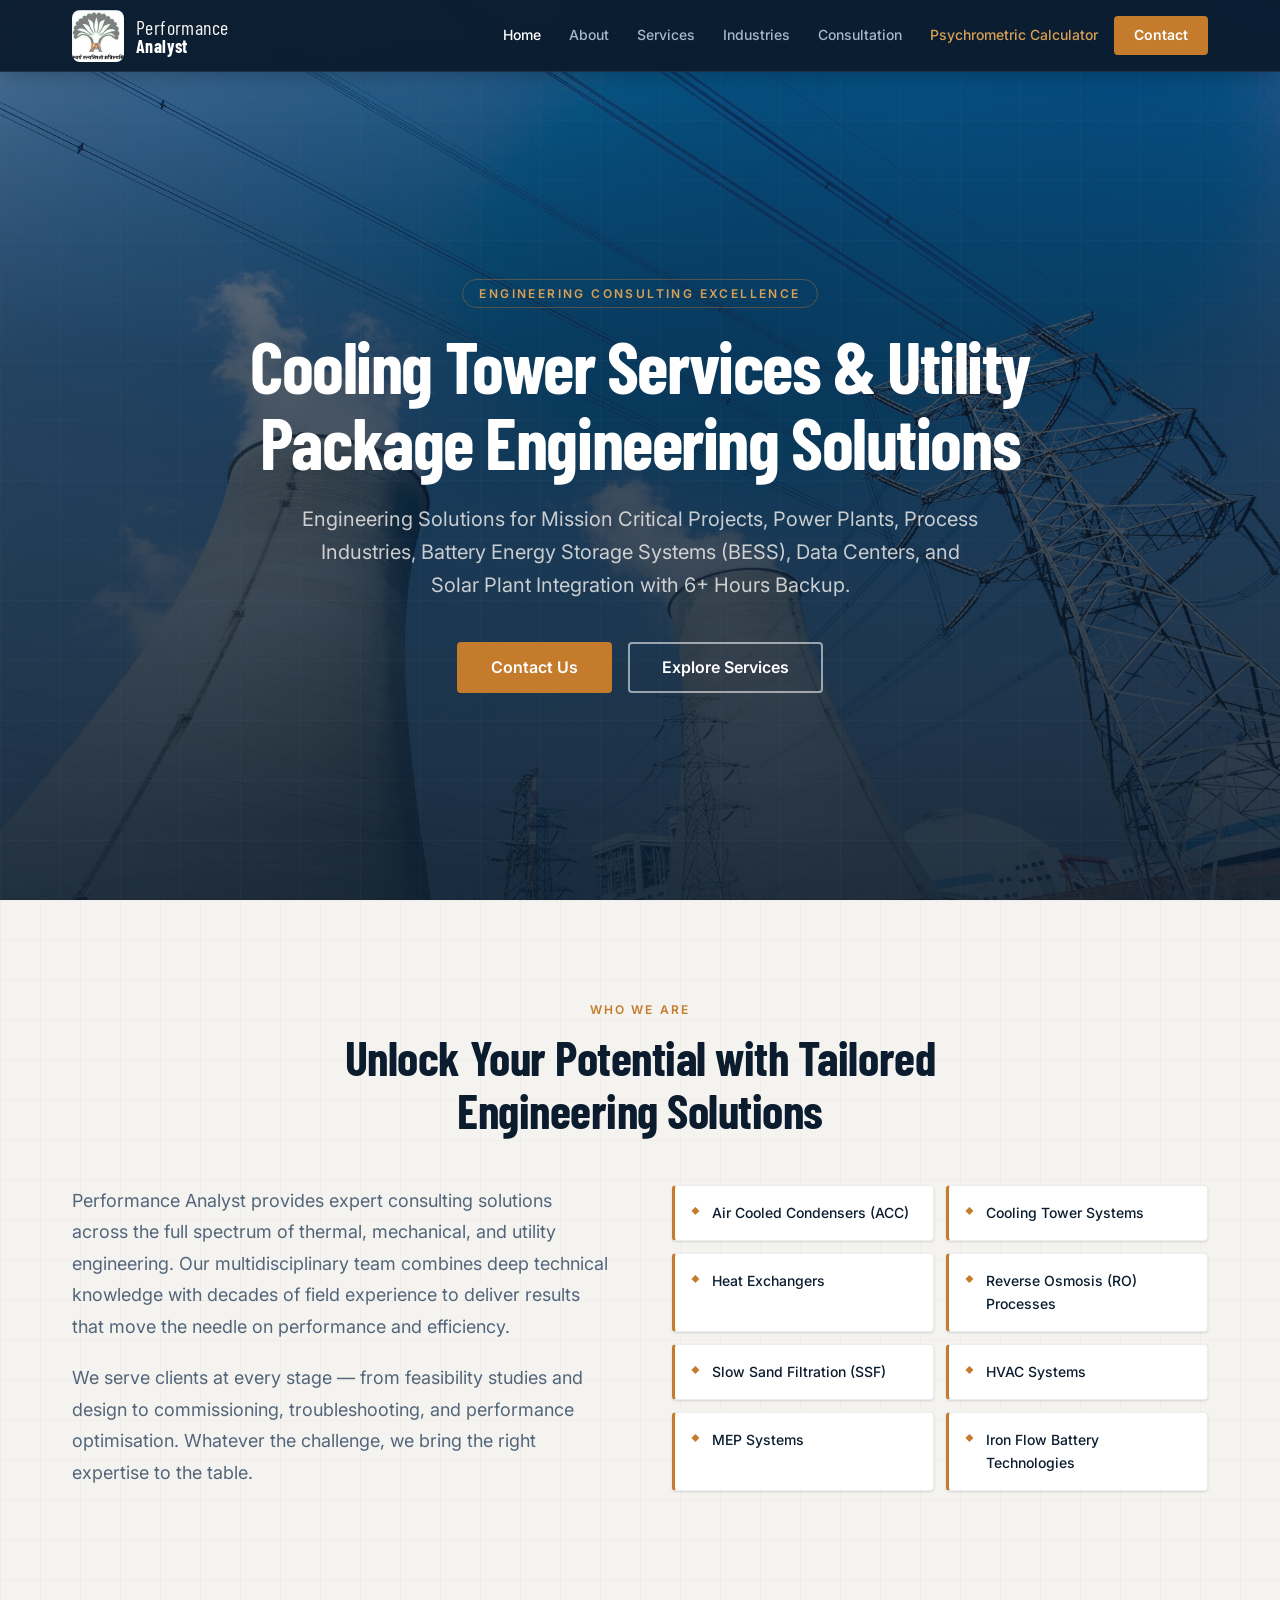
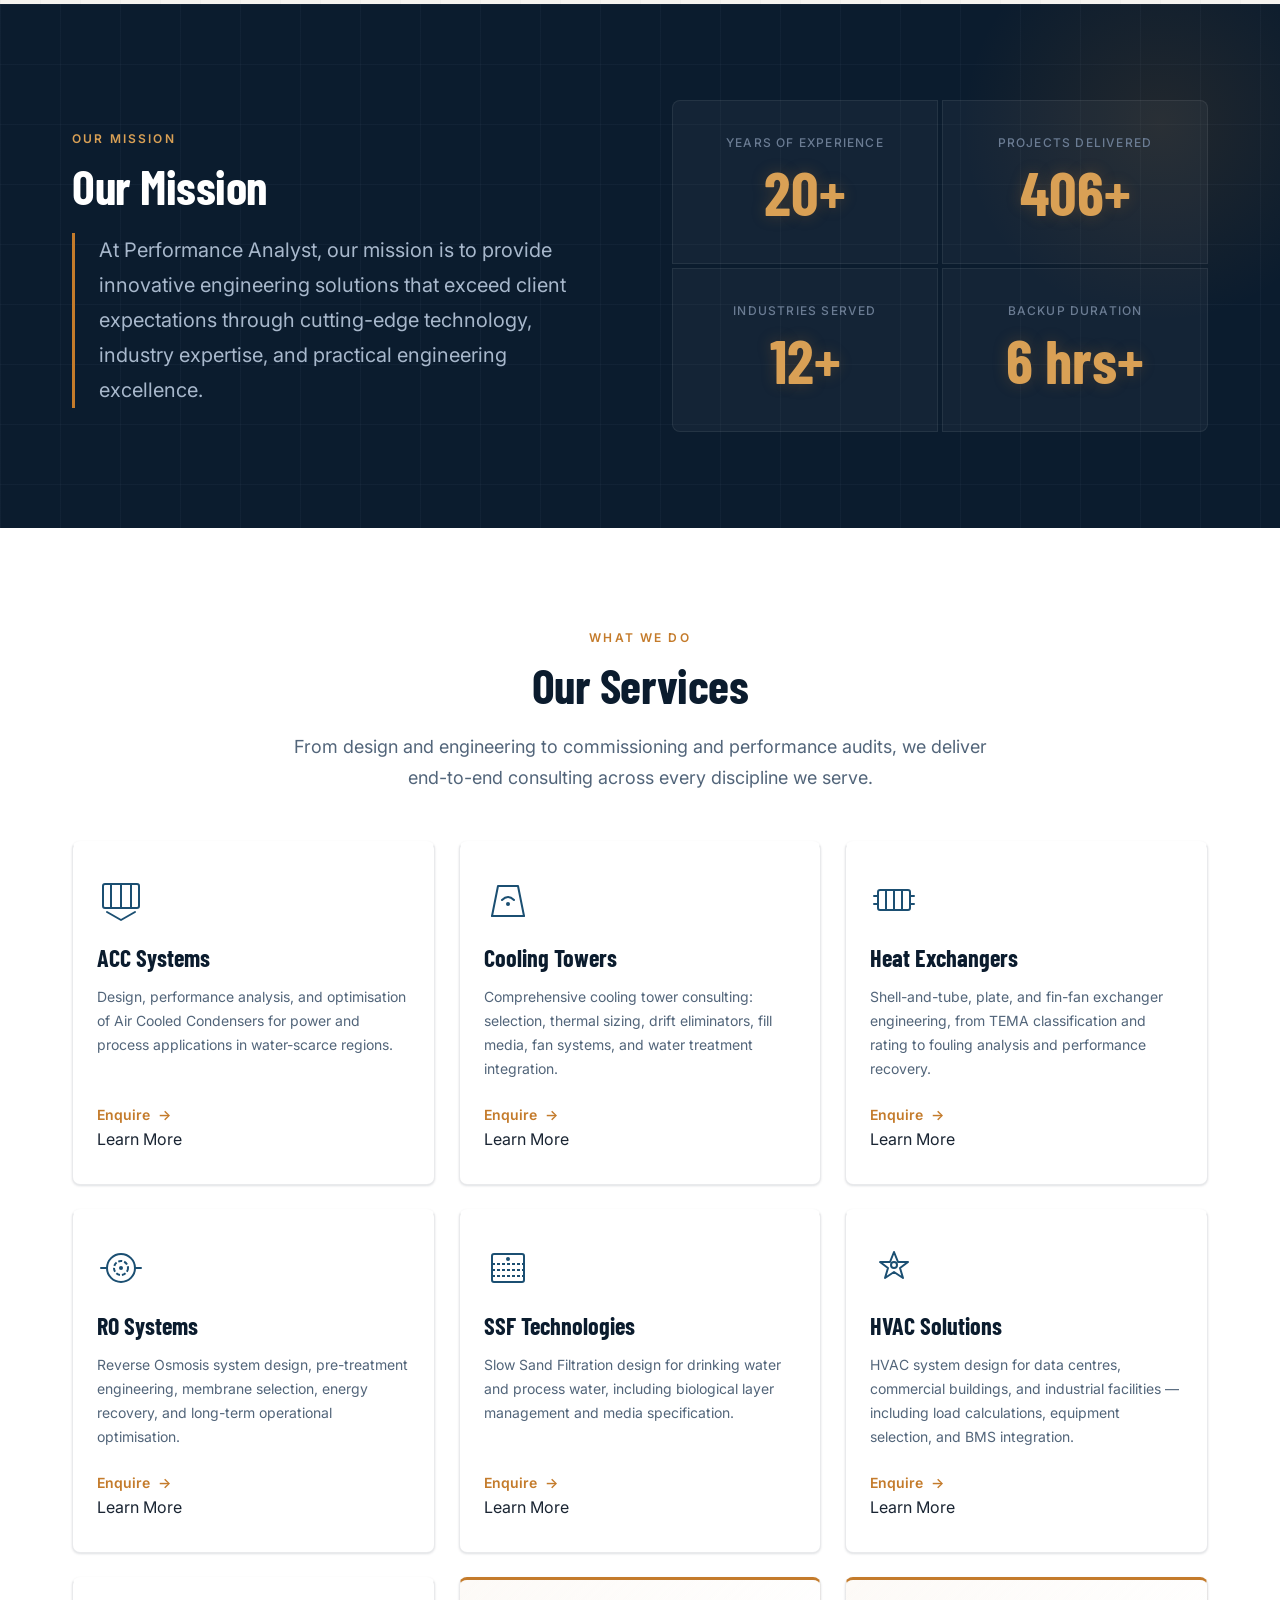
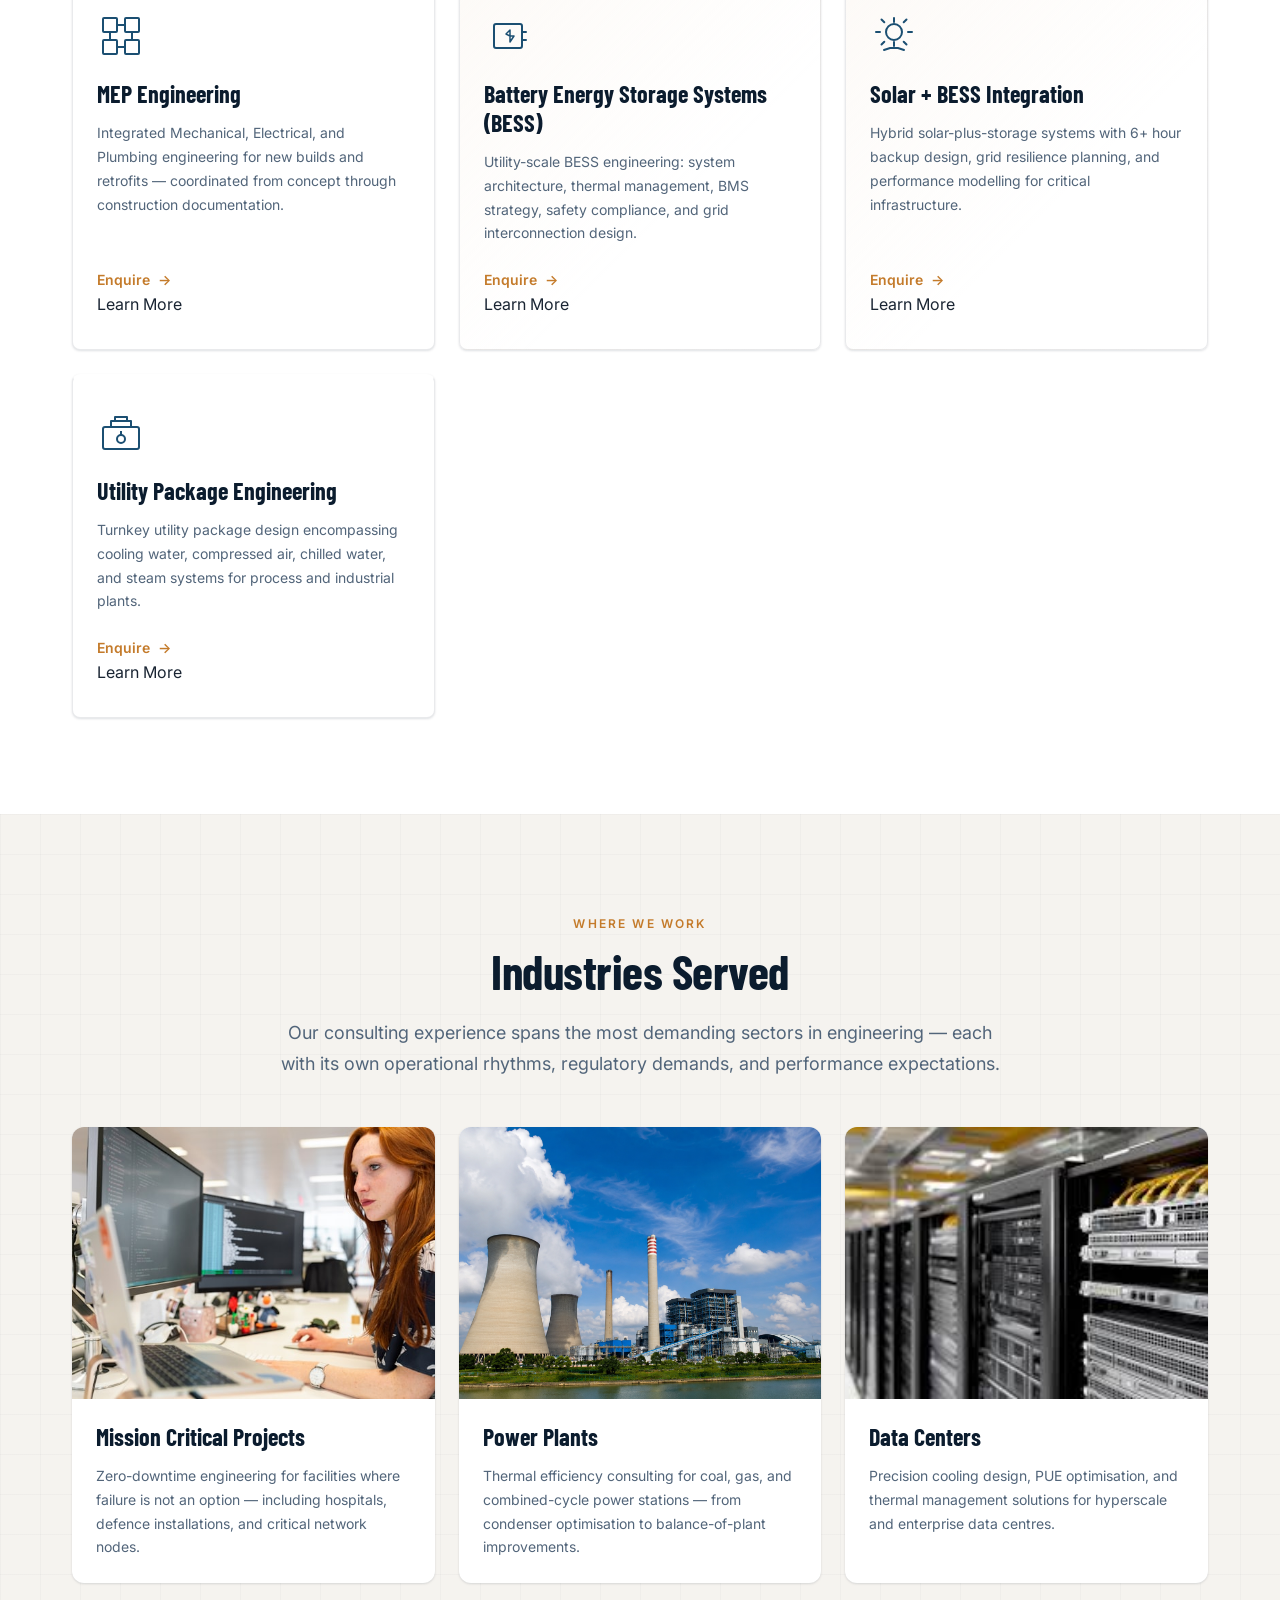
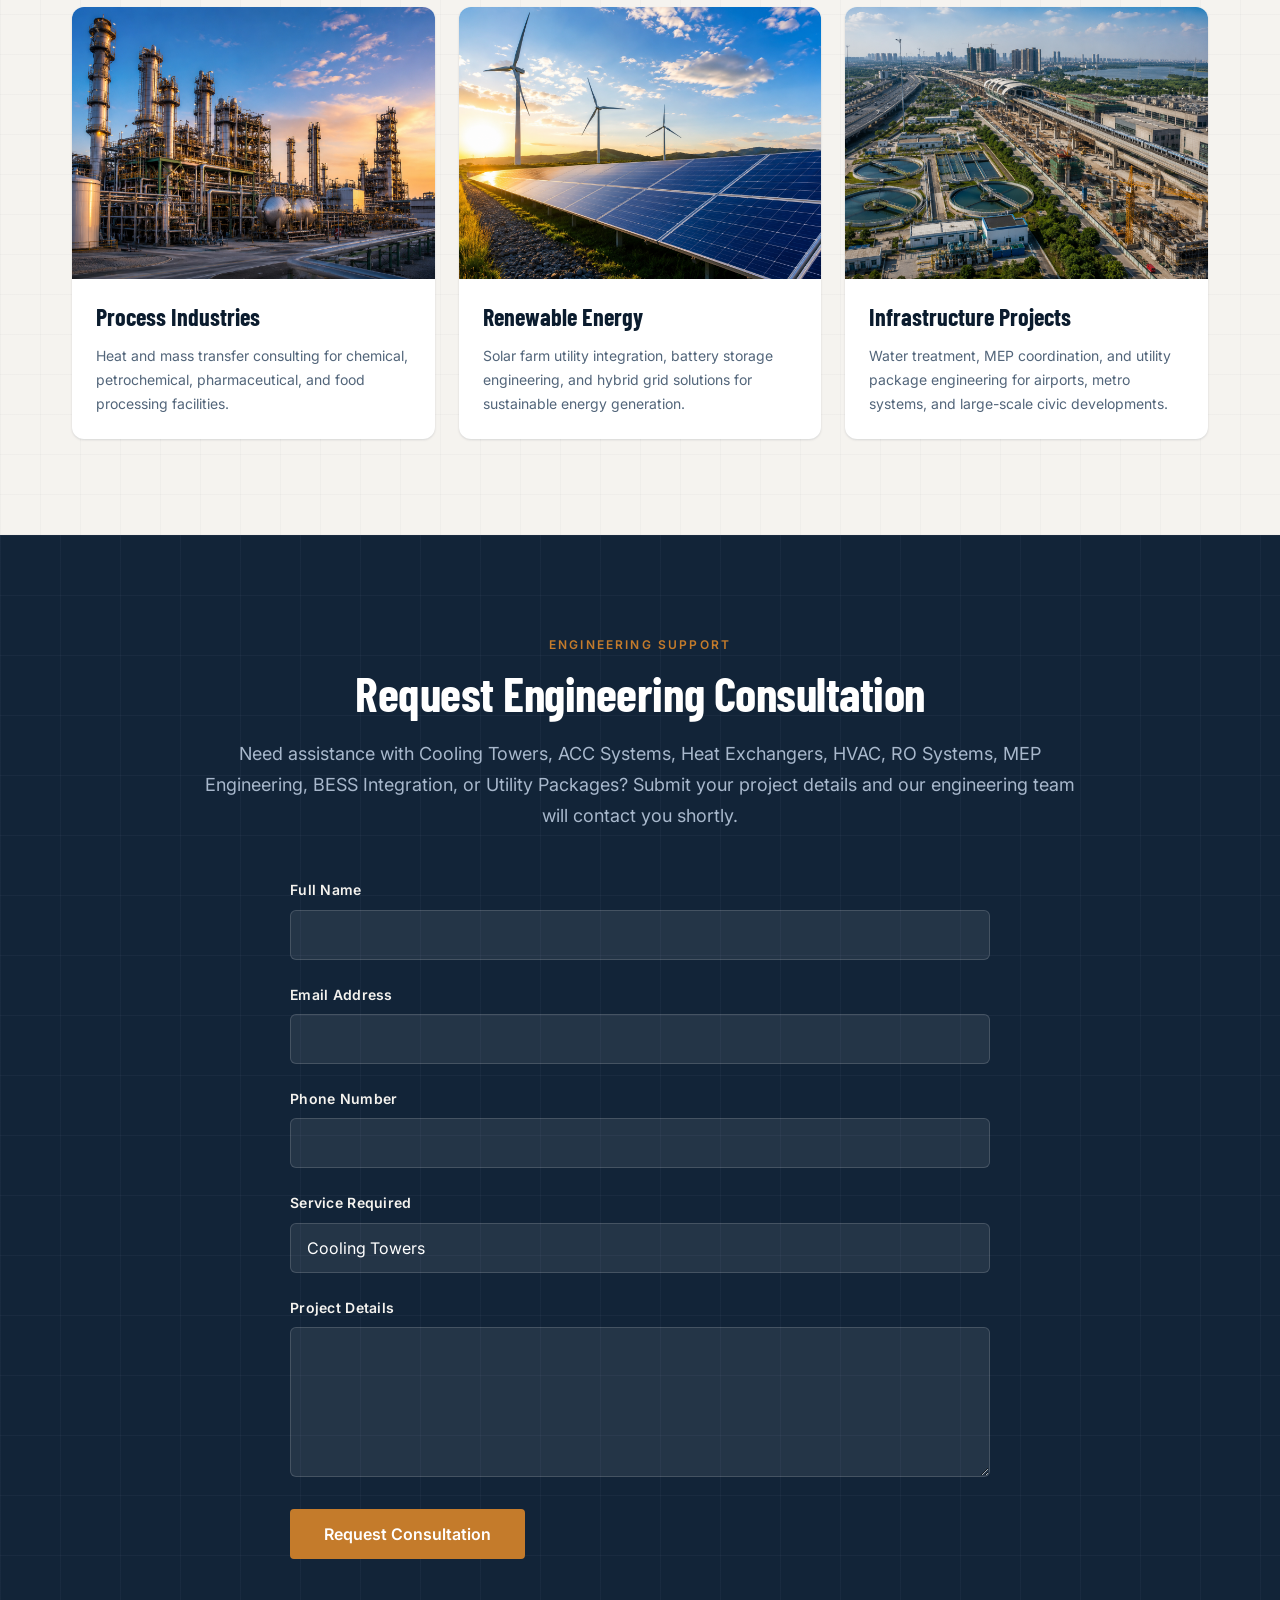
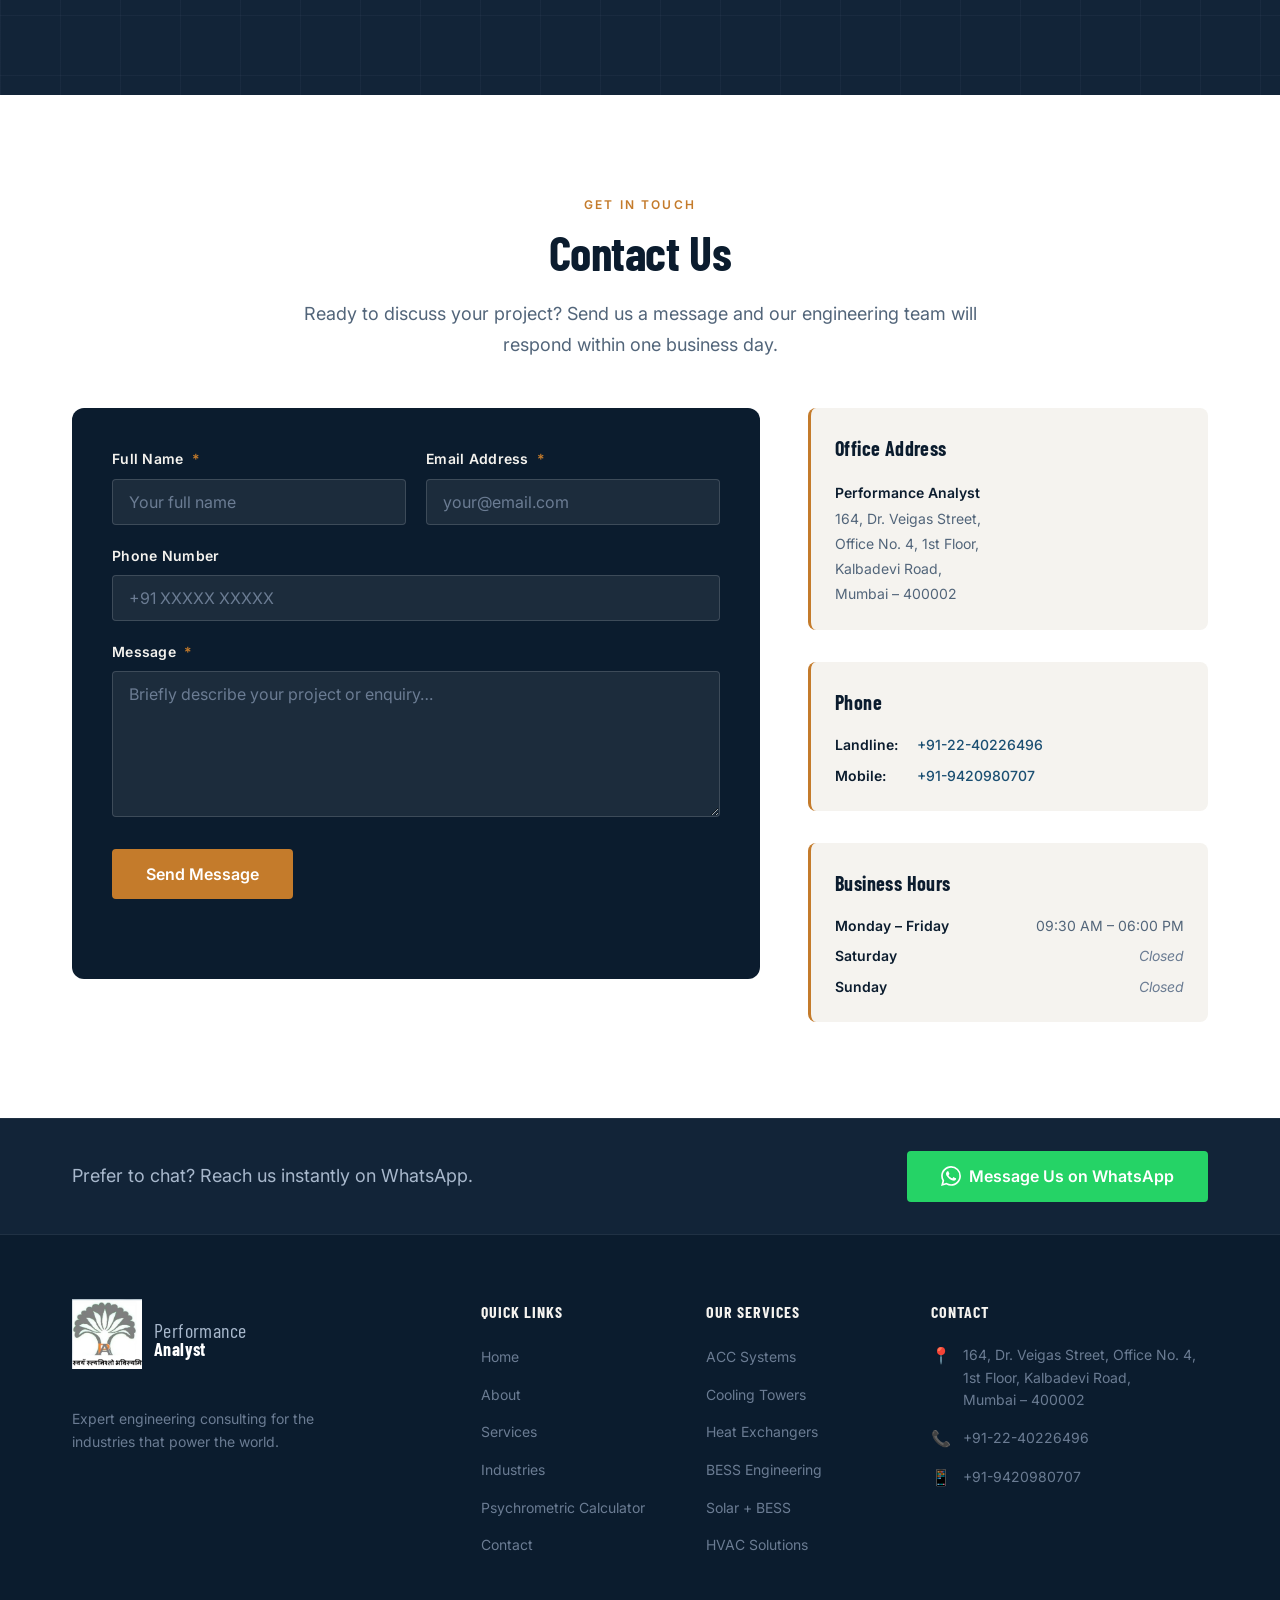
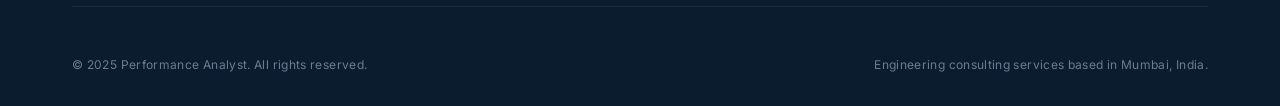
==== commit 9b351381: "Remove scroll cue link from index.html" ====
--- a/index.html
+++ b/index.html
@@ -65,9 +65,7 @@
 <a class="btn btn--ghost" href="#services">Explore Services</a>
 </div>
 </div>
-<a aria-label="Scroll down to About section" class="hero-scroll-cue" href="#about">
-<span aria-hidden="true" class="scroll-arrow">↓</span>
-</a>
+
 </section>
 <!-- ═══════════════════════════════════════════
          ABOUT SECTION
